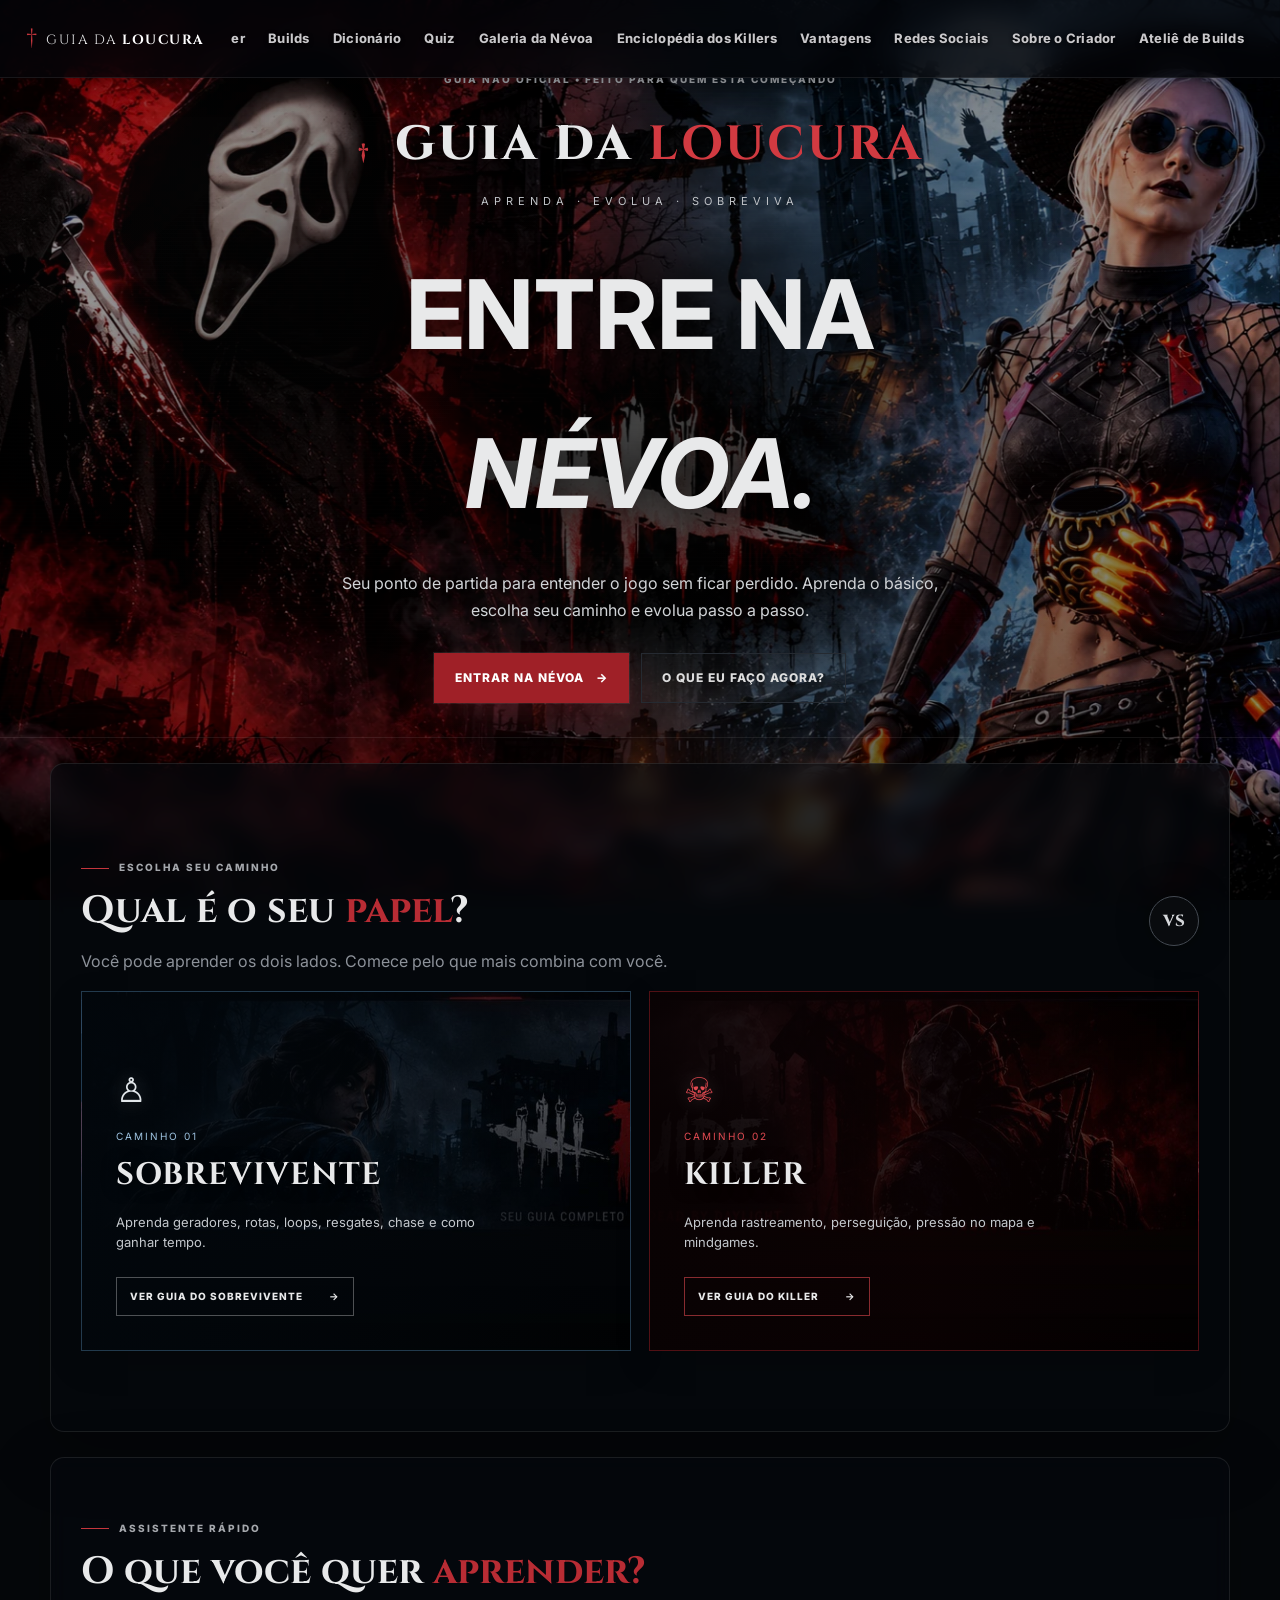
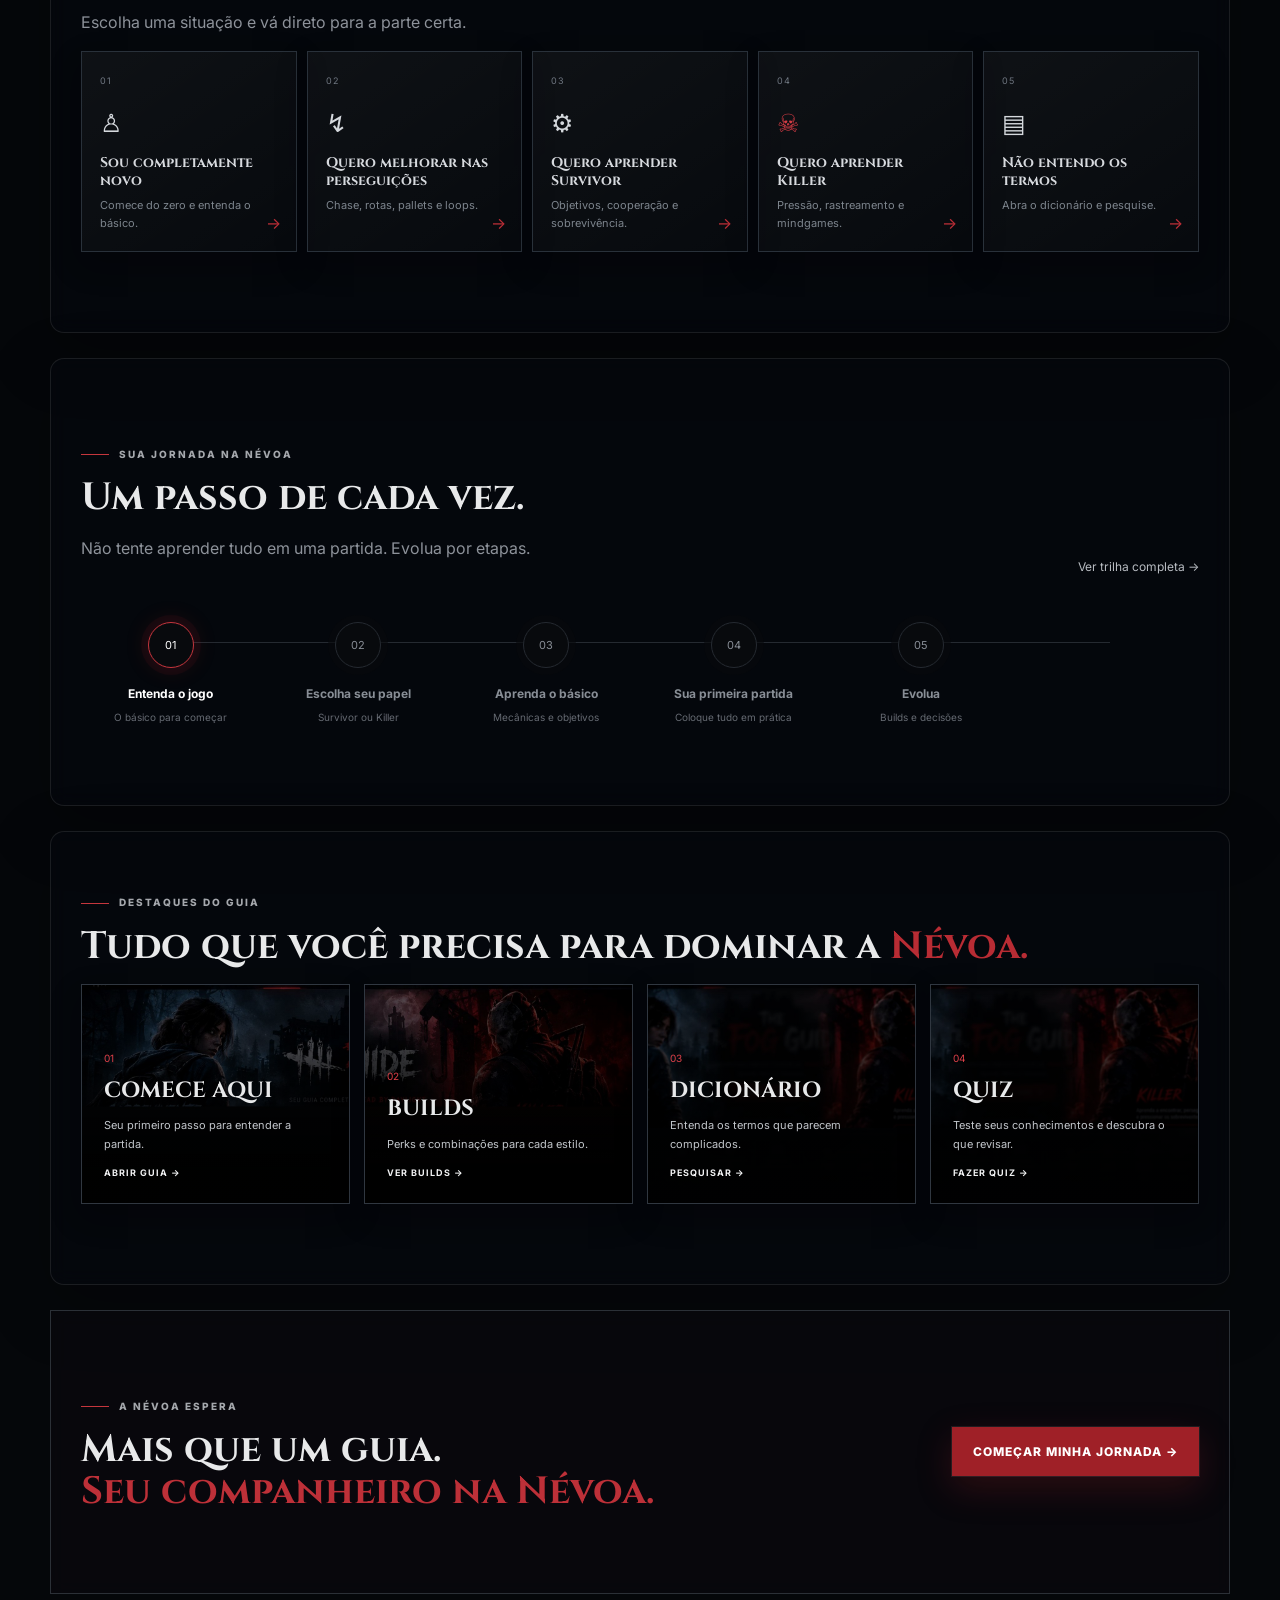
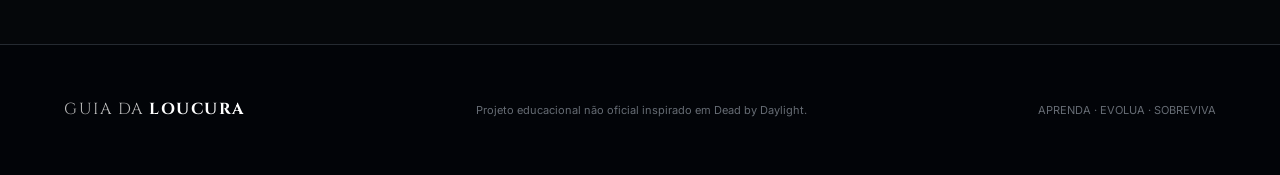
==== index.html @ 7acdb767 "Add files via upload" ====
<!DOCTYPE html>

<html lang="pt-BR">
<head>
<meta charset="utf-8"/>
<meta content="width=device-width, initial-scale=1.0" name="viewport"/>
<meta content="GUIA DA LOUCURA — guia visual e simples para quem está começando em Dead by Daylight." name="description"/>
<title>GUIA DA LOUCURA — Entre na Névoa</title>
<link href="style.css?v=6.6" rel="stylesheet"/>
</head>
<body class="home-page">
<div class="fog-bg"></div>
<header class="site-header">
<a class="brand" href="index.html"><span class="brand-mark">†</span><span>GUIA DA <b>LOUCURA</b></span></a>
<button aria-label="Abrir menu" class="menu-toggle">☰</button>
<nav>
<a class="active" href="index.html">Início</a>
<a href="comece-aqui.html">Comece Aqui</a>
<a href="sobrevivente.html">Sobrevivente</a>
<a href="killer.html">Killer</a>
<a href="builds.html">Builds</a>
<a href="dicionario.html">Dicionário</a>
<a href="quiz.html">Quiz</a><a href="galeria.html">Galeria da Névoa</a><a href="enciclopedia-killers.html">Enciclopédia dos Killers</a><a href="vantagens.html">Vantagens</a><a href="redes-sociais.html">Redes Sociais</a><a href="sobre-o-criador.html">Sobre o Criador</a>
<a href="atelie-de-builds.html">Ateliê de Builds</a></nav>
</header>
<main>
<section class="cinematic-hero">
<div class="hero-image"></div>
<div class="hero-vignette"></div>
<div class="hero-scanlines"></div>
<div class="hero-content cinematic-copy">
<span class="eyebrow">GUIA NÃO OFICIAL • FEITO PARA QUEM ESTÁ COMEÇANDO</span>
<div class="hero-brandline"><span class="brand-mark">†</span> GUIA DA <b>LOUCURA</b></div>
<div class="hero-subtitle">APRENDA · EVOLUA · SOBREVIVA</div>
<h1>ENTRE NA <em>NÉVOA.</em></h1>
<p>Seu ponto de partida para entender o jogo sem ficar perdido. Aprenda o básico, escolha seu caminho e evolua passo a passo.</p>
<div class="hero-actions">
<a class="btn btn-primary btn-glow" href="comece-aqui.html">ENTRAR NA NÉVOA <span>→</span></a>
<button class="btn btn-ghost" data-open="survivor-gen">O QUE EU FAÇO AGORA?</button>
</div>
<div class="hero-status"><span class="pulse-dot"></span> TRILHA PARA INICIANTES ATIVA <span class="status-sep">•</span> APRENDA NO SEU RITMO</div>
</div>
</section>
<section class="section path-section">
<div class="section-heading path-heading">
<div><span class="section-kicker">ESCOLHA SEU CAMINHO</span><h2>Qual é o seu <em>papel</em>?</h2><p class="lead">Você pode aprender os dois lados. Comece pelo que mais combina com você.</p></div>
<div class="versus-badge">VS</div>
</div>
<div class="role-grid cinematic-role-grid">
<a class="role-card cinematic-role survivor" href="sobrevivente.html">
<span class="role-overlay"></span><span class="role-icon">♙</span><span class="role-label">CAMINHO 01</span>
<strong>SOBREVIVENTE</strong><small>Aprenda geradores, rotas, loops, resgates, chase e como ganhar tempo.</small><span class="role-cta">VER GUIA DO SOBREVIVENTE <b>→</b></span>
</a>
<a class="role-card cinematic-role killer" href="killer.html">
<span class="role-overlay"></span><span class="role-icon">☠</span><span class="role-label">CAMINHO 02</span>
<strong>KILLER</strong><small>Aprenda rastreamento, perseguição, pressão no mapa e mindgames.</small><span class="role-cta">VER GUIA DO KILLER <b>→</b></span>
</a>
</div>
</section>
<section class="section quick-section">
<div class="section-heading"><div><span class="section-kicker">ASSISTENTE RÁPIDO</span><h2>O que você quer <em>aprender?</em></h2><p class="lead">Escolha uma situação e vá direto para a parte certa.</p></div></div>
<div class="quick-grid">
<button class="quick-card" data-open="survivor-gen"><span class="quick-number">01</span><span class="quick-icon">♙</span><b>Sou completamente novo</b><small>Comece do zero e entenda o básico.</small><i>→</i></button>
<button class="quick-card" data-open="survivor-chase"><span class="quick-number">02</span><span class="quick-icon">↯</span><b>Quero melhorar nas perseguições</b><small>Chase, rotas, pallets e loops.</small><i>→</i></button>
<a class="quick-card" href="sobrevivente.html"><span class="quick-number">03</span><span class="quick-icon">⚙</span><b>Quero aprender Survivor</b><small>Objetivos, cooperação e sobrevivência.</small><i>→</i></a>
<a class="quick-card killer-tint" href="killer.html"><span class="quick-number">04</span><span class="quick-icon">☠</span><b>Quero aprender Killer</b><small>Pressão, rastreamento e mindgames.</small><i>→</i></a>
<a class="quick-card" href="dicionario.html"><span class="quick-number">05</span><span class="quick-icon">▤</span><b>Não entendo os termos</b><small>Abra o dicionário e pesquise.</small><i>→</i></a>
</div>
</section>
<section class="section journey-section cinematic-journey-section">
<div class="section-heading"><div><span class="section-kicker">SUA JORNADA NA NÉVOA</span><h2>Um passo de cada vez.</h2><p class="lead">Não tente aprender tudo em uma partida. Evolua por etapas.</p></div><a class="text-link" href="comece-aqui.html">Ver trilha completa →</a></div>
<div class="journey cinematic-journey">
<div class="journey-line"></div>
<a class="journey-step current" href="comece-aqui.html"><span>01</span><b>Entenda o jogo</b><small>O básico para começar</small></a>
<a class="journey-step" href="comece-aqui.html"><span>02</span><b>Escolha seu papel</b><small>Survivor ou Killer</small></a>
<a class="journey-step" href="sobrevivente.html"><span>03</span><b>Aprenda o básico</b><small>Mecânicas e objetivos</small></a>
<a class="journey-step" href="sobrevivente.html#chase"><span>04</span><b>Sua primeira partida</b><small>Coloque tudo em prática</small></a>
<a class="journey-step" href="builds.html"><span>05</span><b>Evolua</b><small>Builds e decisões</small></a>
</div>
</section>
<section class="section feature-section">
<div class="section-heading"><div><span class="section-kicker">DESTAQUES DO GUIA</span><h2>Tudo que você precisa para dominar a <em>Névoa.</em></h2></div></div>
<div class="feature-grid cinematic-features">
<a class="feature-card feature-image start" href="comece-aqui.html"><span>01</span><h3>COMECE AQUI</h3><p>Seu primeiro passo para entender a partida.</p><b>ABRIR GUIA →</b></a>
<a class="feature-card feature-image builds" href="builds.html"><span>02</span><h3>BUILDS</h3><p>Perks e combinações para cada estilo.</p><b>VER BUILDS →</b></a>
<a class="feature-card feature-image dictionary" href="dicionario.html"><span>03</span><h3>DICIONÁRIO</h3><p>Entenda os termos que parecem complicados.</p><b>PESQUISAR →</b></a>
<a class="feature-card feature-image quiz" href="quiz.html"><span>04</span><h3>QUIZ</h3><p>Teste seus conhecimentos e descubra o que revisar.</p><b>FAZER QUIZ →</b></a>
</div>
</section>
<section class="section final-cta">
<div><span class="section-kicker">A NÉVOA ESPERA</span><h2>Mais que um guia.<br/><em>Seu companheiro na Névoa.</em></h2></div>
<a class="btn btn-primary btn-glow" href="comece-aqui.html">COMEÇAR MINHA JORNADA →</a>
</section>
</main>
<footer><div class="brand">GUIA DA <b>LOUCURA</b></div><p>Projeto educacional não oficial inspirado em Dead by Daylight.</p><span>APRENDA · EVOLUA · SOBREVIVA</span></footer>
<div aria-hidden="true" class="modal" id="decision"><div class="modal-box"><button class="modal-close">×</button><span class="section-kicker">ORIENTAÇÃO</span><h2 id="modal-title">O que fazer agora?</h2><p id="modal-text"></p><a class="btn btn-primary" href="comece-aqui.html" id="modal-link">APRENDER MAIS →</a></div></div>
<script src="script.js"></script>
</body>
</html>
---- style.css ----
@import url('https://fonts.googleapis.com/css2?family=Cinzel:wght@500;600;700;800&family=Inter:wght@400;500;600;700&display=swap');
:root{--bg:#08090b;--panel:#101216;--panel2:#14171c;--line:#252a31;--text:#e8e9ea;--muted:#8d929a;--red:#9f2027;--red2:#c5363d;--red-soft:rgba(159,32,39,.14);--max:1180px}
*{box-sizing:border-box}html{scroll-behavior:smooth}body{margin:0;background:var(--bg);color:var(--text);font-family:Inter,Arial,sans-serif;line-height:1.65}a{text-decoration:none;color:inherit}button,input{font:inherit}
.fog-bg{position:fixed;inset:0;pointer-events:none;z-index:-1;background:radial-gradient(circle at 15% 20%,rgba(120,130,140,.055),transparent 28%),radial-gradient(circle at 80% 60%,rgba(159,32,39,.06),transparent 32%),linear-gradient(115deg,transparent 35%,rgba(255,255,255,.015) 48%,transparent 60%);opacity:.95}
.fog-bg:after{content:"";position:absolute;inset:-20%;background:radial-gradient(ellipse,rgba(180,185,190,.035),transparent 60%);animation:fog 16s ease-in-out infinite alternate}
@keyframes fog{from{transform:translateX(-3%)}to{transform:translateX(4%)}}
.site-header{height:78px;display:flex;align-items:center;justify-content:space-between;padding:0 5vw;border-bottom:1px solid rgba(255,255,255,.06);background:rgba(8,9,11,.84);backdrop-filter:blur(14px);position:sticky;top:0;z-index:20}.brand{font-family:Cinzel,serif;letter-spacing:1.5px;font-size:16px;white-space:nowrap}.brand b{color:#fff}.brand-mark{color:var(--red2);font-size:22px;margin-right:8px}nav{display:flex;gap:4px}nav a{color:#aeb2b8;font-size:12px;font-weight:700;letter-spacing:.7px;padding:10px 12px;border-radius:3px;transition:.2s}nav a:hover,nav a.active{color:#fff;background:rgba(255,255,255,.045)}nav a.active{box-shadow:inset 0 -2px var(--red2)}.menu-toggle{display:none;background:none;border:0;color:#fff;font-size:25px}
.hero,.page-hero,.section{max-width:var(--max);margin:auto}.hero{min-height:650px;display:flex;align-items:center;position:relative;padding:100px 30px}.hero-content{max-width:690px;position:relative;z-index:2}.eyebrow,.section-kicker,.tag{font-size:10px;font-weight:800;letter-spacing:2px;color:#a5a8ad}.eyebrow:before,.section-kicker:before{content:"";display:inline-block;width:28px;height:1px;background:var(--red2);vertical-align:middle;margin-right:10px}.hero h1,.page-hero h1{font-family:Cinzel,serif;font-size:clamp(48px,7vw,92px);line-height:.95;margin:22px 0;color:#f0f0f0;letter-spacing:2px}.hero h1 em,.page-hero h1 em,h2 em{color:#b82c34;font-style:normal}.hero p,.page-hero p{max-width:650px;color:#a2a6ad;font-size:17px}.hero-actions{display:flex;gap:12px;flex-wrap:wrap;margin:30px 0}.btn{border:1px solid var(--line);padding:14px 20px;font-weight:800;font-size:12px;letter-spacing:1px;cursor:pointer;display:inline-flex;align-items:center;gap:12px}.btn-primary{background:var(--red);border-color:var(--red);color:#fff}.btn-primary:hover{background:var(--red2)}.btn-ghost{background:rgba(255,255,255,.02);color:#ddd}.hero-note{color:#666c74;font-size:11px}.pulse-dot{width:7px;height:7px;background:var(--red2);display:inline-block;border-radius:50%;box-shadow:0 0 0 5px rgba(197,54,61,.08);margin-right:8px}.hero-symbol{position:absolute;right:8%;width:340px;height:340px;display:grid;place-items:center;opacity:.28}.sigil{font-family:Georgia,serif;font-size:180px;color:#8c9299}.rings,.rings:before,.rings:after{position:absolute;border:1px solid rgba(180,185,190,.15);border-radius:50%;content:"";width:100%;height:100%}.rings:before{width:72%;height:72%;inset:14%}.rings:after{width:45%;height:45%;inset:27%}
.section{padding:80px 30px}.intro-grid{display:grid;grid-template-columns:.8fr 1.2fr;gap:50px}.section h2{font-family:Cinzel,serif;font-size:38px;line-height:1.1;margin:12px 0 16px}.lead{color:var(--muted);font-size:16px}.role-grid{display:grid;grid-template-columns:1fr 1fr;gap:16px}.role-card,.feature-card,.build-card,.term,.lesson-card{background:linear-gradient(145deg,rgba(255,255,255,.035),rgba(255,255,255,.012));border:1px solid var(--line);transition:.25s}.role-card{padding:28px;min-height:240px;position:relative;display:flex;flex-direction:column}.role-card:hover,.feature-card:hover,.build-card:hover,.term:hover{transform:translateY(-4px);border-color:#41464e}.role-card.survivor:hover{box-shadow:inset 3px 0 var(--red2)}.role-card.killer:hover{box-shadow:inset 3px 0 #eee}.role-icon{font-size:26px;color:#c6c9cd}.role-label{font-size:10px;letter-spacing:2px;color:#777e87;margin-top:24px}.role-card strong{font-family:Cinzel,serif;font-size:23px;margin:5px 0}.role-card small{color:#7f858d;max-width:260px}.card-arrow{position:absolute;right:24px;bottom:22px;color:var(--red2)}
.section-heading{display:flex;justify-content:space-between;align-items:end;gap:20px}.text-link{font-size:12px;color:#b8bcc2}.journey{display:grid;grid-template-columns:repeat(6,1fr);gap:8px;position:relative;margin-top:45px}.journey-line{position:absolute;top:20px;left:8%;right:8%;height:1px;background:var(--line)}.journey-step{position:relative;padding-top:55px;text-align:center;color:#888e96}.journey-step span{position:absolute;top:0;left:50%;transform:translateX(-50%);width:40px;height:40px;border:1px solid var(--line);border-radius:50%;background:var(--bg);display:grid;place-items:center;font-size:11px}.journey-step.current{color:#fff}.journey-step.current span{border-color:var(--red2);color:#fff}.journey-step b{display:block;font-size:12px}.journey-step small{display:block;font-size:10px;margin-top:5px;color:#666b73}.now-section{padding-top:30px}.now-panel{border:1px solid var(--line);background:linear-gradient(120deg,rgba(159,32,39,.1),rgba(255,255,255,.018));padding:40px;display:grid;grid-template-columns:.8fr 1.2fr;gap:45px}.now-copy p{color:#858b93}.now-options{display:grid;grid-template-columns:1fr 1fr;gap:10px}.now-options button{background:rgba(0,0,0,.25);border:1px solid #30353c;color:#cfd1d4;text-align:left;padding:16px;cursor:pointer}.now-options button:hover{border-color:#666d75;background:rgba(255,255,255,.035)}.feature-grid{display:grid;grid-template-columns:repeat(3,1fr);gap:14px}.feature-card{padding:28px}.feature-card span{color:var(--red2);font-size:25px}.feature-card h3{font-family:Cinzel,serif;margin:15px 0 6px}.feature-card p{color:#7e848c;font-size:13px;margin:0}.page-hero{padding:110px 30px 65px}.page-hero.compact{padding-bottom:40px}.page-hero h1{font-size:clamp(42px,6vw,72px);max-width:850px}.content-layout{display:grid;grid-template-columns:220px 1fr;gap:60px;padding-top:30px}.side-nav{position:sticky;top:110px;height:max-content;border-left:1px solid var(--line)}.side-nav a{display:block;color:#747a82;font-size:11px;padding:10px 15px;border-left:2px solid transparent}.side-nav a:hover{color:#fff;border-left-color:var(--red2)}.lessons{display:grid;gap:1px}.info-section{padding:30px 0 65px;border-bottom:1px solid var(--line);scroll-margin-top:100px}.info-section .number{font-size:10px;letter-spacing:2px;color:var(--red2)}.info-section h2{font-size:32px;margin:8px 0}.info-section p{color:#92979e;max-width:780px}.mini-grid{display:grid;grid-template-columns:repeat(3,1fr);gap:10px;margin-top:25px}.mini-grid div{padding:18px;background:rgba(255,255,255,.025);border:1px solid var(--line)}.mini-grid b,.mini-grid small{display:block}.mini-grid small{color:#737982;margin-top:4px}.callout{border-left:2px solid var(--red2);background:var(--red-soft);padding:16px 18px;color:#aaaeb4;font-size:13px}.rule-list{display:grid;gap:8px;margin-top:20px}.rule-list div{border:1px solid var(--line);padding:14px;color:#999fa7}.rule-list b{color:#fff;margin-right:12px}.path-switch{display:flex;gap:8px;flex-wrap:wrap;margin-bottom:30px}.path-switch a{border:1px solid var(--line);padding:11px 15px;font-size:11px;color:#858b93}.path-switch a.active{border-color:var(--red2);color:#fff;background:var(--red-soft)}.steps{display:grid;gap:12px}.lesson-card{display:grid;grid-template-columns:70px 1fr;padding:25px}.lesson-card>span{font-family:Cinzel,serif;font-size:24px;color:var(--red2)}.lesson-card h3{margin:0 0 5px;font-family:Cinzel,serif}.lesson-card p{margin:0;color:#858b93}.tip-banner{display:flex;gap:20px;align-items:flex-start;padding-top:20px}.tip-banner>span{color:var(--red2);font-size:22px}.tip-banner p{color:#858b93}.filters{display:flex;gap:7px;flex-wrap:wrap;margin-bottom:25px}.filter{background:transparent;color:#7d838b;border:1px solid var(--line);padding:10px 15px;cursor:pointer;font-size:11px;font-weight:700}.filter.active,.filter:hover{color:#fff;border-color:var(--red2);background:var(--red-soft)}.build-grid{display:grid;grid-template-columns:repeat(3,1fr);gap:14px}.build-card{padding:25px}.build-card .tag{color:var(--red2)}.build-card h3{font-family:Cinzel,serif;margin:15px 0 8px}.build-card p{color:#7e848c;font-size:13px;min-height:66px}.perk-row{display:flex;gap:6px;flex-wrap:wrap}.perk-row span{font-size:9px;border:1px solid var(--line);padding:5px 7px;color:#777e87}.search-box{max-width:650px;margin-top:25px;display:flex;border:1px solid var(--line);background:rgba(255,255,255,.025);align-items:center;padding:0 15px}.search-box span{font-size:24px;color:#777}.search-box input{width:100%;background:none;border:0;outline:0;color:#fff;padding:16px;font-size:14px}.dictionary-grid{display:grid;grid-template-columns:repeat(3,1fr);gap:12px}.term{padding:20px}.term b{font-family:Cinzel,serif;font-size:18px}.term span{display:block;color:#7f858d;font-size:12px;margin-top:8px}.empty-state{text-align:center;color:#777}.quiz-wrap{max-width:850px}.quiz-card{border:1px solid var(--line);padding:28px;margin-bottom:12px;background:rgba(255,255,255,.018)}.quiz-card h3{font-family:Cinzel,serif;margin-top:0}.quiz-option{display:block;border:1px solid var(--line);padding:13px;margin:7px 0;color:#aeb2b8;cursor:pointer}.quiz-option:has(input:checked){border-color:var(--red2);background:var(--red-soft);color:#fff}.quiz-option input{margin-right:9px}.quiz-submit{margin-top:10px}.quiz-result{border:1px solid var(--red2);background:var(--red-soft);padding:25px;font-family:Cinzel,serif;font-size:22px}.modal{position:fixed;inset:0;background:rgba(0,0,0,.75);backdrop-filter:blur(7px);display:none;align-items:center;justify-content:center;padding:20px;z-index:50}.modal.show{display:flex}.modal-box{max-width:560px;width:100%;background:#111318;border:1px solid #373c44;padding:35px;position:relative}.modal-close{position:absolute;right:12px;top:8px;border:0;background:none;color:#777;font-size:28px;cursor:pointer}.modal-box p{color:#9a9fa6}.modal-box .btn{margin-top:10px}
footer{border-top:1px solid var(--line);padding:45px 5vw;margin-top:50px;color:#666c74;display:flex;justify-content:space-between;gap:20px;align-items:center;font-size:11px}footer .brand{color:#bbb}
@media(max-width:900px){nav{display:none;position:absolute;top:78px;left:0;right:0;background:#0b0c0f;border-bottom:1px solid var(--line);padding:12px;flex-direction:column}.site-header nav.open{display:flex}.menu-toggle{display:block}.hero{min-height:580px}.hero-symbol{opacity:.12;right:-40px}.intro-grid,.now-panel{grid-template-columns:1fr}.journey{grid-template-columns:repeat(3,1fr);row-gap:35px}.journey-line{display:none}.content-layout{grid-template-columns:1fr}.side-nav{position:static;display:flex;overflow:auto;border-left:0;border-bottom:1px solid var(--line)}.side-nav a{white-space:nowrap}.build-grid,.dictionary-grid{grid-template-columns:1fr 1fr}}
@media(max-width:600px){.site-header{padding:0 18px}.hero,.section,.page-hero{padding-left:18px;padding-right:18px}.hero h1{font-size:48px}.hero p,.page-hero p{font-size:14px}.role-grid,.feature-grid,.mini-grid,.build-grid,.dictionary-grid,.now-options{grid-template-columns:1fr}.journey{grid-template-columns:1fr 1fr}.now-panel{padding:25px}.section h2{font-size:30px}footer{flex-direction:column;align-items:flex-start}.page-hero{padding-top:75px}.lesson-card{grid-template-columns:48px 1fr;padding:18px}}

/* =========================
   V4 — CINEMATIC EDITION
   ========================= */
.home-page{background:#05070a;overflow-x:hidden}.home-page .site-header{background:rgba(3,5,8,.78);border-bottom-color:rgba(255,255,255,.08);box-shadow:0 8px 30px rgba(0,0,0,.3)}
.cinematic-hero{min-height:720px;max-width:none;position:relative;display:grid;place-items:center;overflow:hidden;border-bottom:1px solid rgba(255,255,255,.08)}.hero-image{position:absolute;inset:0;background-image:url('hero-bg.jpg');background-size:cover;background-position:center 38%;transform:scale(1.04);filter:saturate(.9) contrast(1.05)}.hero-vignette{position:absolute;inset:0;background:radial-gradient(circle at 50% 44%,rgba(5,7,10,.15),rgba(5,7,10,.8) 68%),linear-gradient(90deg,rgba(4,9,14,.45),transparent 35%,transparent 65%,rgba(16,2,4,.5))}.hero-scanlines{position:absolute;inset:0;opacity:.07;background:repeating-linear-gradient(0deg,transparent 0,transparent 3px,rgba(255,255,255,.1) 4px);mix-blend-mode:screen}.cinematic-copy{width:min(850px,92vw);text-align:center;position:relative;z-index:2;padding:80px 20px 70px}.cinematic-copy .eyebrow:before{display:none}.hero-brandline{font-family:Cinzel,serif;font-size:clamp(24px,4vw,48px);font-weight:800;letter-spacing:3px;margin:18px 0 8px;text-shadow:0 3px 20px #000}.hero-brandline b{color:#d23a41}.hero-subtitle{font-size:11px;letter-spacing:5px;color:#c1c4c8;margin-bottom:25px}.cinematic-copy h1{font-size:clamp(52px,8vw,96px);margin:0 0 18px;text-shadow:0 5px 35px rgba(0,0,0,.85)}.cinematic-copy p{margin:0 auto;max-width:670px;color:#d1d4d7;font-size:16px;text-shadow:0 2px 12px #000}.cinematic-copy .hero-actions{justify-content:center}.btn-glow{box-shadow:0 0 0 1px rgba(255,255,255,.08),0 12px 35px rgba(159,32,39,.25)}.btn-glow:hover{transform:translateY(-2px);box-shadow:0 0 0 1px rgba(255,255,255,.12),0 18px 45px rgba(197,54,61,.34)}.hero-status{font-size:10px;letter-spacing:1.7px;color:#a4a9ae}.status-sep{color:#b72e36;margin:0 8px}.path-section{padding-top:85px}.path-heading{align-items:center}.versus-badge{width:50px;height:50px;border:1px solid #444a52;border-radius:50%;display:grid;place-items:center;font-family:Cinzel,serif;font-weight:800;color:#d5d7da;background:#090b0e;box-shadow:0 0 30px rgba(0,0,0,.5)}.cinematic-role-grid{gap:18px}.cinematic-role{min-height:360px;justify-content:flex-end;overflow:hidden;border-color:#2e353e;padding:34px;background-size:cover;background-position:center;isolation:isolate}.cinematic-role.survivor{background-image:url('survivor-bg.jpg');border-color:rgba(90,150,200,.38)}.cinematic-role.killer{background-image:url('killer-bg.jpg');border-color:rgba(170,35,42,.48)}.role-overlay{position:absolute;inset:0;z-index:-1;background:linear-gradient(90deg,rgba(2,7,12,.95) 0%,rgba(2,7,12,.62) 52%,rgba(2,7,12,.18) 100%)}.killer .role-overlay{background:linear-gradient(90deg,rgba(9,2,3,.95),rgba(16,2,3,.58),rgba(10,0,0,.12))}.cinematic-role .role-icon{font-size:34px;color:#e2e7eb;text-shadow:0 0 20px rgba(255,255,255,.25)}.cinematic-role.killer .role-icon,.cinematic-role.killer .role-label{color:#e24a51}.cinematic-role .role-label{margin-top:10px;color:#9ec3e0}.cinematic-role strong{font-size:31px;letter-spacing:1px;text-shadow:0 2px 16px #000}.cinematic-role small{font-size:13px;color:#c4c8cd;max-width:360px}.role-cta{margin-top:25px;border:1px solid rgba(255,255,255,.3);width:max-content;padding:10px 13px;font-size:10px;font-weight:800;letter-spacing:1px}.killer .role-cta{border-color:rgba(220,70,78,.6)}.role-cta b{margin-left:14px}.cinematic-role:hover{transform:translateY(-6px) scale(1.005)}.quick-section{padding-top:55px}.quick-grid{display:grid;grid-template-columns:repeat(5,1fr);gap:10px}.quick-card{position:relative;min-height:180px;text-align:left;padding:22px 18px 18px;background:linear-gradient(145deg,rgba(255,255,255,.045),rgba(255,255,255,.012));border:1px solid #29313a;color:#d7dade;cursor:pointer;transition:.25s;display:flex;flex-direction:column}.quick-card:hover{transform:translateY(-4px);border-color:#59626d;background:linear-gradient(145deg,rgba(255,255,255,.075),rgba(255,255,255,.018))}.quick-card .quick-number{font-size:9px;letter-spacing:1px;color:#6f7780}.quick-icon{font-size:25px;margin:14px 0 10px;color:#d5d9dd}.quick-card b{font-family:Cinzel,serif;font-size:14px;line-height:1.25}.quick-card small{font-size:11px;color:#7d858d;margin-top:7px}.quick-card i{position:absolute;right:15px;bottom:14px;color:#bd3038;font-style:normal}.killer-tint .quick-icon{color:#d63d45}.cinematic-journey-section{background:radial-gradient(circle at 50% 20%,rgba(159,32,39,.07),transparent 50%)}.cinematic-journey .journey-step{padding-top:62px}.cinematic-journey .journey-step span{width:46px;height:46px;background:#080a0d;box-shadow:0 0 0 7px rgba(8,10,13,.65)}.cinematic-journey .journey-step.current span{box-shadow:0 0 0 7px rgba(159,32,39,.08),0 0 25px rgba(197,54,61,.18)}.feature-section{padding-top:55px}.cinematic-features{grid-template-columns:repeat(4,1fr)}.feature-image{min-height:220px;padding:22px;position:relative;overflow:hidden;display:flex;flex-direction:column;justify-content:flex-end;background-size:cover;background-position:center;border-color:#303740}.feature-image:before{content:"";position:absolute;inset:0;background:linear-gradient(180deg,rgba(0,0,0,.05),rgba(0,0,0,.88))}.feature-image>*{position:relative;z-index:1}.feature-image.start{background-image:url('survivor-bg.jpg')}.feature-image.builds{background-image:url('killer-bg.jpg')}.feature-image.dictionary{background-image:url('hero-bg.jpg');background-position:55% 55%}.feature-image.quiz{background-image:url('hero-bg.jpg');background-position:75% 50%}.feature-image span{font-size:10px;color:#df4149}.feature-image h3{font-size:22px;margin:7px 0}.feature-image p{font-size:11px;color:#c2c6cb;margin:0 0 13px}.feature-image b{font-size:9px;letter-spacing:1px;color:#f0f1f2}.feature-image:hover{transform:translateY(-6px);border-color:#5a616a}.final-cta{margin-top:25px;margin-bottom:30px;border:1px solid #2b3037;background:linear-gradient(100deg,rgba(159,32,39,.1),rgba(255,255,255,.018));display:flex;justify-content:space-between;align-items:center;gap:30px}.final-cta h2{margin-bottom:0}.final-cta em{color:#bd3038}footer{background:#05070a}
@media(max-width:1000px){.quick-grid{grid-template-columns:repeat(3,1fr)}.cinematic-features{grid-template-columns:1fr 1fr}.cinematic-role{min-height:330px}.final-cta{flex-direction:column;align-items:flex-start}}
@media(max-width:700px){.cinematic-hero{min-height:700px}.cinematic-copy{padding-top:55px}.hero-brandline{font-size:26px}.hero-subtitle{letter-spacing:3px}.cinematic-copy h1{font-size:52px}.cinematic-copy p{font-size:14px}.quick-grid{grid-template-columns:1fr 1fr}.cinematic-role{min-height:310px}.cinematic-features{grid-template-columns:1fr 1fr}.path-heading{align-items:flex-start}.versus-badge{display:none}}
@media(max-width:500px){.cinematic-hero{min-height:760px}.hero-image{background-position:center 30%}.quick-grid,.cinematic-features{grid-template-columns:1fr}.cinematic-role-grid{grid-template-columns:1fr}.cinematic-role{min-height:340px}.cinematic-copy h1{font-size:45px}.hero-subtitle{font-size:9px;letter-spacing:2px}.hero-status{font-size:8px}.final-cta{padding:25px 20px}.final-cta h2{font-size:27px}}


/* =========================
   V4.1 — OVERLAP / LAYER FIX
   ========================= */

/* The cinematic images are clean background plates; page content always stays above them. */
.cinematic-hero{
  isolation:isolate;
  position:relative;
  overflow:hidden;
  min-height:700px;
  z-index:0;
}
.cinematic-hero .hero-image{
  z-index:-3;
  transform:none;
  background-image:url('hero-bg-clean.jpg');
  background-position:center top;
}
.cinematic-hero .hero-vignette{
  z-index:-2;
  background:
    linear-gradient(180deg,rgba(2,4,7,.18) 0%,rgba(2,4,7,.34) 42%,rgba(2,4,7,.88) 100%),
    linear-gradient(90deg,rgba(3,8,13,.38),rgba(3,5,8,.10) 50%,rgba(12,2,4,.38));
}
.cinematic-hero .hero-scanlines{z-index:-1;pointer-events:none}
.cinematic-hero .cinematic-copy{
  position:relative;
  z-index:2;
  min-height:560px;
  display:flex;
  flex-direction:column;
  align-items:center;
  justify-content:center;
}

/* Keep the next section completely independent from the hero. */
.path-section,
.quick-section,
.cinematic-journey-section,
.feature-section,
.final-cta{
  position:relative;
  z-index:1;
  background:#05070a;
}
.path-section{padding-top:88px}

/* Role cards: overlay must sit between the image and the text. */
.cinematic-role{
  position:relative;
  isolation:isolate;
  overflow:hidden;
  background-position:center top;
  background-size:cover;
}
.cinematic-role.survivor{background-image:url('survivor-bg-clean.jpg')}
.cinematic-role.killer{background-image:url('killer-bg-clean.jpg')}
.cinematic-role .role-overlay{
  position:absolute;
  inset:0;
  z-index:0;
  pointer-events:none;
}
.cinematic-role > *:not(.role-overlay){
  position:relative;
  z-index:1;
}

/* Feature cards use the cleaned art plates too. */
.feature-image.start{background-image:url('survivor-bg-clean.jpg')}
.feature-image.builds{background-image:url('killer-bg-clean.jpg')}
.feature-image.dictionary{background-image:url('hero-bg-clean.jpg')}
.feature-image.quiz{background-image:url('hero-bg-clean.jpg')}

/* Prevent long labels/buttons from colliding inside cards. */
.cinematic-role strong,
.cinematic-role small,
.cinematic-role .role-cta{
  position:relative;
  z-index:2;
}
.cinematic-role small{
  line-height:1.55;
  margin-top:6px;
}
.role-cta{
  display:inline-flex;
  align-items:center;
  justify-content:space-between;
  gap:12px;
}

/* Cleaner section boundaries and safer spacing. */
.section-heading{position:relative;z-index:2}
.quick-grid,.cinematic-journey,.cinematic-features{position:relative;z-index:2}

@media(max-width:700px){
  .cinematic-hero{min-height:680px}
  .cinematic-copy{min-height:560px;padding:45px 18px 55px}
  .path-section{padding-top:65px}
}
@media(max-width:500px){
  .cinematic-hero{min-height:720px}
  .cinematic-copy{min-height:610px}
}

/* V4.2 — Build real para iniciantes */
.beginner-build{grid-column:1/-1;min-width:0}.beginner-build h3{font-size:clamp(24px,3vw,36px);margin-bottom:12px}.beginner-shot{margin:22px 0 26px;max-width:100%;overflow:hidden;border:1px solid #424047;border-radius:12px;background:#090b10}.beginner-shot img{display:block;width:100%;height:auto}.beginner-shot figcaption{padding:10px 14px;color:#bcb7c4;font-size:12px}.perk-guide-grid{display:grid;grid-template-columns:repeat(2,minmax(0,1fr));gap:14px}.perk-guide{border:1px solid #37313f;background:linear-gradient(145deg,rgba(100,52,115,.16),rgba(8,10,14,.75));padding:20px;border-radius:10px}.perk-category{color:#d1a2e4;letter-spacing:1.2px;font-size:10px;font-weight:700}.perk-guide h4{font-size:21px;color:#fff;margin:9px 0}.perk-guide p{line-height:1.7;color:#c9c8cd;margin:0}.bloodpoints-tip{margin:20px 0;padding:20px;border-left:3px solid #ba3d4c;background:rgba(144,37,52,.12);border-radius:0 10px 10px 0}.bloodpoints-tip strong{color:#fff;font-size:18px}.bloodpoints-tip p{color:#d5d0d6;line-height:1.7;margin:9px 0 0}.build-playbook{padding:18px 22px;border:1px solid #36383e;border-radius:10px}.build-playbook h4{margin:0 0 12px;font-size:20px}.build-playbook ol{padding-left:23px;margin:0}.build-playbook li{margin:10px 0;color:#d1cdd3;line-height:1.6}@media(max-width:650px){.perk-guide-grid{grid-template-columns:1fr}.perk-guide{padding:16px}.beginner-shot{margin:16px 0}.build-playbook{padding:16px}}

/* V4.3: ícones originais das vantagens na build iniciante */
.perk-guide-heading{display:flex;align-items:center;gap:15px;margin:10px 0 12px;min-width:0}
.perk-guide-heading h4{margin:0;overflow-wrap:anywhere}
.perk-icon-real{width:88px;height:88px;object-fit:contain;flex-shrink:0;border-radius:10px;background:#22222b;border:1px solid rgba(196,154,224,.28)}
.perk-guide{min-width:0}
@media(max-width:520px){.perk-guide-heading{gap:12px}.perk-icon-real{width:72px;height:72px}}

/* V4.4 — Guia interativo de vantagens */
.perk-interactive-intro{margin:0 0 15px;color:#e1c6eb;line-height:1.6;font-size:15px}
.perk-expand{margin:10px 0 14px;border:1px solid rgba(193,137,224,.3);border-radius:10px;background:rgba(12,8,18,.5);overflow:hidden}
.perk-expand summary{list-style:none;cursor:pointer;padding:10px 12px;transition:background .2s}
.perk-expand summary::-webkit-details-marker{display:none}
.perk-expand summary:hover,.perk-expand summary:focus-visible{background:rgba(155,74,185,.2)}
.perk-expand summary:focus-visible{outline:2px solid #d6a5f1;outline-offset:-2px}
.perk-expand .perk-guide-heading{margin:0}
.perk-expand-hint{display:block;margin:8px 0 0 103px;color:#e9b7f8;font-size:11px;font-weight:700;letter-spacing:.8px}
.perk-expand[open] .perk-expand-hint{color:#f2c4d4}
.perk-expand-body{padding:4px 15px 14px;border-top:1px solid rgba(193,137,224,.2)}
.perk-expand-body p{margin:12px 0!important;font-size:14px;line-height:1.65}
.perk-expand-body strong{display:block;color:#f5d9fb;margin-bottom:4px}
@media(max-width:520px){.perk-expand-hint{margin-left:87px;font-size:10px}}

/* V4.5 — Sobre o Criador */
.creator-hero{background:linear-gradient(120deg,rgba(6,7,11,.95),rgba(60,13,25,.45)),url('hero-bg-clean.jpg') center/cover}
.creator-section{max-width:1050px;margin:0 auto;padding-top:35px;padding-bottom:85px}
.creator-intro{display:flex;align-items:center;gap:24px;padding:25px;margin-bottom:24px;background:linear-gradient(120deg,rgba(104,25,43,.22),rgba(11,12,18,.92));border:1px solid rgba(195,68,83,.32);border-radius:14px}
.creator-monogram{width:95px;height:95px;display:grid;place-items:center;flex-shrink:0;border:2px solid #a63a4b;border-radius:50%;font-family:Georgia,serif;font-size:32px;font-weight:700;color:#fff;background:#24131d;box-shadow:0 0 30px rgba(176,30,57,.22)}
.creator-intro h2{font-size:clamp(25px,3.5vw,39px);margin:5px 0 8px;color:#fff}.creator-sub{font-size:.55em;color:#d4a6ae;font-weight:400}.creator-intro p{color:#c8c4ca;line-height:1.7;margin:0}
.creator-story{padding:clamp(20px,5vw,52px);border:1px solid #3c313b;border-radius:14px;background:rgba(10,11,17,.87);box-shadow:0 15px 55px rgba(0,0,0,.3)}
.creator-story h2{color:#f2d9dc;font-size:clamp(24px,3.1vw,34px);margin:42px 0 16px;line-height:1.25}.creator-story h2:first-child{margin-top:0}.creator-story h2:before{content:'';display:block;width:42px;height:3px;background:#ba3d4c;margin-bottom:14px}
.creator-story p{color:#d4d0d5;line-height:1.9;margin:0 0 17px;font-size:clamp(15px,1.6vw,17px)}.creator-story strong{color:#fff}.creator-story em{color:#e9b9c1}.creator-story blockquote{border-left:3px solid #ba3d4c;padding-left:18px}
.creator-end{margin:28px 0;text-align:center;color:#d4d0d5}.creator-link{display:inline-block;margin:8px;padding:12px 18px;border-radius:8px;background:#9d293d;color:#fff;text-decoration:none;font-weight:700}.creator-link.secondary{background:#29252d}.creator-link:hover{filter:brightness(1.2)}
@media(max-width:650px){.creator-intro{align-items:flex-start;gap:15px;padding:17px}.creator-monogram{width:65px;height:65px;font-size:23px}.creator-story{padding:20px}.creator-story h2{margin-top:33px}}

/* V4.6 — capa personalizada da Home: Ghost Face e sobrevivente AndyWiitch */
.home-page .cinematic-hero .hero-image{background-image:url('capa-inicial-andywiitch.webp');background-size:cover;background-position:center center;filter:none;}
.home-page .cinematic-hero .hero-vignette{background:linear-gradient(180deg,rgba(2,4,7,.35) 0%,rgba(2,4,7,.24) 43%,rgba(2,4,7,.82) 100%),radial-gradient(ellipse at 50% 49%,rgba(0,0,0,.58),transparent 58%);}
@media(max-width:700px){.home-page .cinematic-hero .hero-image{background-position:center center;}}

/* V4.7 — capa enquadrada para mostrar os dois rostos; conteúdo permanece HTML clicável. */
@media(min-width:701px){
 .home-page .cinematic-hero{min-height:0;height:clamp(620px,56.3vw,940px);}
 .home-page .cinematic-hero .hero-image{background-image:url('capa-inicial-andywiitch-v4.7.webp');background-size:100% 100%;background-position:center center;}
 .home-page .cinematic-hero .cinematic-copy{padding-top:110px;padding-bottom:90px;}
}
@media(max-width:700px){
 .home-page .cinematic-hero{min-height:690px;}
 .home-page .cinematic-hero .hero-image{background-image:url('capa-inicial-andywiitch-v4.7.webp');background-size:auto 100%;background-position:50% center;}
 .home-page .cinematic-hero .hero-vignette{background:linear-gradient(180deg,rgba(0,0,0,.12),rgba(0,0,0,.65) 50%,rgba(0,0,0,.85));}
}

/* V4.8 — composição V4.6 restaurada, sem esticar ou reduzir personagens.
   Ancorar a imagem pelo topo revela os rostos; o corte fica no corpo. */
@media (min-width:701px){
  .home-page .cinematic-hero{height:clamp(560px,39vw,690px);min-height:560px;}
  .home-page .cinematic-hero .hero-image{
    background-image:url('capa-inicial-andywiitch.webp');
    background-size:cover;
    background-position:center top;
    transform:none;
  }
  .home-page .cinematic-hero .cinematic-copy{padding-top:70px;padding-bottom:60px;}
}
@media (max-width:700px){
  .home-page .cinematic-hero .hero-image{
    background-image:url('capa-inicial-andywiitch.webp');
    background-size:auto 100%;
    background-position:center top;
    transform:none;
  }
}

/* V4.9 — Hero mais alto e impactante, preservando o enquadramento pelo topo da V4.8. */
@media (min-width:701px){
  .home-page .cinematic-hero{height:clamp(660px,47vw,830px);min-height:660px;}
  .home-page .cinematic-hero .hero-image{background-image:url('capa-inicial-andywiitch.webp');background-size:cover;background-position:center top;transform:none;}
  .home-page .cinematic-hero .cinematic-copy{padding-top:80px;padding-bottom:75px;}
}
@media (max-width:700px){
  .home-page .cinematic-hero{min-height:760px;}
  .home-page .cinematic-hero .hero-image{background-position:center top;}
}

/* V5.0 — Wallpaper cinematográfico fixo exclusivamente na Home.
   Imagem original, sem textos incorporados; conteúdo permanece acessível. */
.home-page{background:#05070a;isolation:isolate}
.home-page::before{
  content:"";position:fixed;inset:0;z-index:-2;pointer-events:none;
  background:url('capa-inicial-andywiitch.webp') center top / cover no-repeat;
}
.home-page::after{
  content:"";position:fixed;inset:0;z-index:-1;pointer-events:none;
  background:linear-gradient(90deg,rgba(0,0,0,.26),rgba(0,0,0,.44) 40%,rgba(0,0,0,.43) 60%,rgba(0,0,0,.23)),
             linear-gradient(180deg,rgba(0,0,0,.08),rgba(0,0,0,.35));
}
.home-page .cinematic-hero{background:transparent!important}
.home-page .cinematic-hero .hero-image{display:none!important}
.home-page .cinematic-hero .hero-vignette{
  background:radial-gradient(ellipse at 50% 46%,rgba(0,0,0,.46),transparent 61%)!important;
}
.home-page .path-section,
.home-page .quick-section,
.home-page .journey-section,
.home-page .feature-section{
  position:relative;
  background:rgba(5,8,13,.70);
  border:1px solid rgba(255,255,255,.09);
  border-radius:14px;
  margin-top:25px;
  margin-bottom:25px;
  box-shadow:0 20px 65px rgba(0,0,0,.28);
  backdrop-filter:blur(9px);
  -webkit-backdrop-filter:blur(9px);
}
.home-page .path-section{background:rgba(5,8,13,.65)}
.home-page .final-cta{position:relative;background:rgba(10,8,13,.78);backdrop-filter:blur(9px)}
.home-page footer{position:relative;background:rgba(3,5,9,.93)}
.home-page .cinematic-role,.home-page .quick-card,.home-page .feature-image{
  box-shadow:0 12px 30px rgba(0,0,0,.22)
}
@media(max-width:700px){
 .home-page::before{background-position:54% top;background-size:auto 100%}
 .home-page::after{background:rgba(0,0,0,.57)}
 .home-page .path-section,.home-page .quick-section,.home-page .journey-section,.home-page .feature-section{
   margin:14px 12px;padding:40px 18px;background:rgba(5,8,13,.82);
 }
}
@media(prefers-reduced-motion:reduce){
 .home-page *{scroll-behavior:auto}
}

/* V5.1: Guia de resgate com screenshot real */
.resgate-guide .resgate-shot{margin:22px 0 25px;overflow:hidden;border:1px solid rgba(202,60,66,.48);border-radius:12px;background:#0a0c10;box-shadow:0 15px 40px rgba(0,0,0,.25)}
.resgate-guide .resgate-shot img{display:block;width:100%;height:auto;max-height:540px;object-fit:contain}
.resgate-guide .resgate-shot figcaption{font-size:.82rem;line-height:1.6;color:#b8b8be;padding:11px 15px;background:rgba(0,0,0,.55)}
.resgate-steps{display:grid;gap:13px;margin:20px 0}
.resgate-step{display:flex;align-items:flex-start;gap:16px;padding:18px;border:1px solid rgba(255,255,255,.12);border-left:3px solid #ba2937;border-radius:8px;background:rgba(10,13,18,.75)}
.resgate-step-number{font-weight:800;font-size:1.2rem;color:#e34c55;min-width:30px}
.resgate-step h3{margin:0 0 7px;font-size:1.12rem;color:#f2f2f4}
.resgate-step p{margin:0;line-height:1.75;color:#d3d3d8}
.resgate-alert{padding:17px 19px;margin-top:16px;border:1px solid rgba(230,91,80,.5);border-radius:8px;background:rgba(91,17,21,.24);color:#e5dadd;line-height:1.7}
.resgate-alert strong{color:#ff7575}
@media(max-width:600px){.resgate-step{gap:10px;padding:14px}.resgate-guide .resgate-shot img{max-height:none}}

/* V5.2: dica visual da HUD de estágios do gancho */
.hook-hud-tip{display:grid;grid-template-columns:minmax(190px,0.85fr) minmax(0,1.6fr);gap:22px;align-items:center;margin:22px 0;padding:22px;border:1px solid rgba(201,55,68,.45);border-radius:14px;background:linear-gradient(120deg,rgba(38,12,18,.92),rgba(10,16,23,.91));box-shadow:0 14px 32px rgba(0,0,0,.22)}
.hook-hud-image{margin:0;min-width:0}
.hook-hud-image img{display:block;width:100%;height:auto;image-rendering:auto;border:1px solid rgba(255,255,255,.14);border-radius:8px}
.hook-hud-image figcaption{font-size:.75rem;line-height:1.5;color:#afb4bd;margin-top:9px}
.hook-hud-kicker{font-size:.7rem;letter-spacing:.14em;color:#f27b80;font-weight:700}
.hook-hud-copy h3{margin:8px 0 12px;color:#fff;font-size:1.3rem}
.hook-hud-copy p{line-height:1.7;color:#e4e4e8;margin:0 0 10px}
.hook-hud-copy strong{color:#fff}
.hook-hud-copy .hook-hud-note{font-size:.91rem;color:#bfc5cc;margin:0}
@media(max-width:760px){.hook-hud-tip{grid-template-columns:1fr;padding:16px;gap:15px}.hook-hud-image{max-width:460px}}

/* Guia da Loucura V5.3 */
.endgame-shot{margin:24px 0 20px}.endgame-shot img{width:100%;height:auto;display:block;border-radius:12px;border:1px solid rgba(255,255,255,.14)}.endgame-shot figcaption,.endgame-hud small{font-size:.8rem;color:#aab0bd;margin-top:8px}
.endgame-hud{display:grid;grid-template-columns:minmax(110px,210px) 1fr;gap:22px;align-items:center;background:rgba(17,22,32,.86);border:1px solid rgba(255,255,255,.1);border-radius:12px;padding:18px;margin:20px 0}.endgame-hud img{width:100%;max-height:230px;object-fit:contain;border-radius:8px}.endgame-hud h3{margin:0 0 8px}
.endgame-tips{display:grid;grid-template-columns:repeat(2,minmax(0,1fr));gap:16px;margin:22px 0}.endgame-tips section{padding:20px;background:rgba(12,16,23,.83);border:1px solid rgba(255,255,255,.1);border-radius:12px}.endgame-tips h3{color:#e7d4d5;margin:0 0 12px;font-size:1.05rem}.endgame-tips p{margin:0}.endgame-warning{padding:18px 20px;background:rgba(111,30,40,.2);border-left:3px solid #ce3d49;border-radius:7px}
.quiz-config,.perk-controls{display:flex;flex-wrap:wrap;gap:15px;align-items:end;margin:22px 0 30px}.quiz-config label,.perk-controls label{display:flex;flex-direction:column;gap:7px;font-size:.8rem;color:#c6c9d1}.quiz-config select,.perk-controls select,.perk-controls input{background:#10141b;color:#fff;border:1px solid #444d59;border-radius:7px;padding:12px;min-width:160px;font:inherit}.quiz-feedback{margin-top:15px;padding:14px;border-left:3px solid #ba3843;background:rgba(20,26,35,.9)}.quiz-feedback p{margin:6px 0 0}
.perk-library{margin-top:42px}.perk-library-grid{display:grid;grid-template-columns:repeat(2,minmax(0,1fr));gap:14px}.perk-library-card{background:rgba(15,20,29,.9);border:1px solid #3b303b;border-radius:12px;overflow:hidden}.perk-library-card summary{display:flex;align-items:center;gap:14px;padding:15px;cursor:pointer;list-style:none}.perk-library-card summary::-webkit-details-marker{display:none}.perk-library-card img,.perk-placeholder{width:68px;height:68px;flex:0 0 68px;object-fit:contain;border-radius:7px;background:linear-gradient(145deg,#51305c,#24152d);display:flex;align-items:center;justify-content:center;color:#e9c8f3;font-size:1.3rem;font-weight:700}.perk-library-name{display:flex;flex-direction:column;gap:4px}.perk-library-name small{color:#aeb4c0}.perk-open{margin-left:auto;color:#d34b59}.perk-library-info{padding:0 18px 18px}.perk-library-info small,.perk-source-note{color:#aab0bd}.perk-source-note{margin-top:18px}
@media(max-width:700px){.endgame-tips,.perk-library-grid{grid-template-columns:1fr}.endgame-hud{grid-template-columns:1fr}.endgame-hud img{max-width:210px}.quiz-config,.perk-controls{align-items:stretch}.quiz-config label,.perk-controls label{width:100%}}

/* V5.4 — Montador interativo de builds */
.build-editor{margin:25px 0 32px;padding:25px;border:1px solid rgba(207,65,85,.4);border-radius:16px;background:linear-gradient(130deg,rgba(37,22,37,.95),rgba(15,21,31,.95))}.build-editor-heading{display:flex;align-items:center;justify-content:space-between;gap:18px;flex-wrap:wrap}.build-editor-heading h3{margin:8px 0}.build-editor-heading p{margin:0 0 15px}.build-editor-actions{display:flex;gap:10px;flex-wrap:wrap}.build-slots{display:grid;grid-template-columns:repeat(4,minmax(0,1fr));gap:12px;margin:18px 0}.build-slot{position:relative;display:flex;flex-direction:column;align-items:center;justify-content:center;text-align:center;gap:9px;min-height:165px;padding:16px 9px;background:rgba(6,9,16,.78);border:1px dashed #77717c;border-radius:11px}.build-slot.filled{border:1px solid #ab475e}.build-slot img,.build-slot .perk-placeholder{width:64px;height:64px;flex:0 0 64px;object-fit:contain}.build-slot strong{display:block;font-size:.9rem}.build-slot small{color:#a9b0bc}.build-slot-num{position:absolute;top:8px;left:10px;font-size:.7rem;color:#d9a7b5}.build-remove{position:absolute;right:8px;top:5px;background:transparent;color:#fff;border:0;cursor:pointer;font-size:1.3rem}.build-empty{font-size:.8rem;color:#a7aebc}.build-status{color:#e3b5c2;font-size:.85rem}.perk-pick-heading{display:flex;gap:13px;align-items:center;padding:15px}.perk-pick-heading img{width:68px;height:68px;object-fit:contain}.perk-library-card .perk-library-info{padding-top:0}.perk-add{cursor:pointer;margin-top:12px}.perk-add.selected{border-color:#ce7084;color:#f1beca}.perk-import{margin-top:35px;padding:20px;border:1px solid #393e4b;border-radius:12px}.perk-import h3{margin-top:0}.perk-import .btn{display:inline-block;cursor:pointer}.perk-import code{color:#d4c2e3}
@media(max-width:850px){.build-slots{grid-template-columns:repeat(2,minmax(0,1fr))}}@media(max-width:420px){.build-slots{gap:7px}.build-slot{min-height:145px}}

/* V5.6: wallpaper fixo APENAS na página Sobre o Criador */
.creator-page{background:#08060b;isolation:isolate}
.creator-page::before{content:"";position:fixed;inset:0;z-index:-2;pointer-events:none;background:url('capa-criador-andywiitch.webp') center top / cover no-repeat}
.creator-page::after{content:"";position:fixed;inset:0;z-index:-1;pointer-events:none;background:linear-gradient(90deg,rgba(6,4,9,.46),rgba(6,4,9,.53)),linear-gradient(180deg,rgba(6,4,9,.13),rgba(6,4,9,.49))}
.creator-page .fog-bg{display:none}
.creator-page .creator-hero{background:transparent!important;position:relative}
.creator-page .creator-section{position:relative;background:rgba(7,6,11,.68);border:1px solid rgba(255,255,255,.09);border-radius:14px;box-shadow:0 20px 65px rgba(0,0,0,.3);backdrop-filter:blur(9px);-webkit-backdrop-filter:blur(9px);margin-top:24px;margin-bottom:30px;padding-left:clamp(18px,4vw,50px);padding-right:clamp(18px,4vw,50px)}
.creator-page footer{position:relative;background:rgba(3,3,7,.90)}
@media(max-width:700px){.creator-page::before{background-position:49% top}.creator-page::after{background:rgba(4,3,7,.64)}.creator-page .creator-section{margin:15px 12px 24px}}

/* V5.8 — Sobre o Criador: imagem acompanha a rolagem e fica mais visível.
   Restrito a .creator-page; outras páginas permanecem inalteradas. */
.creator-page{
  background-color:#08060b;
  background-image:url('capa-criador-andywiitch.webp');
  background-repeat:no-repeat;
  background-position:center 72px;
  background-size:100% auto;
  background-attachment:scroll;
}
.creator-page::before{content:none!important}
.creator-page::after{position:absolute;inset:0;min-height:100%;background:linear-gradient(180deg,rgba(7,5,11,.08) 0%,rgba(7,5,11,.18) 26%,rgba(7,5,11,.40) 65%,rgba(7,5,11,.7) 100%);pointer-events:none}
.creator-page .creator-section{background:rgba(7,6,11,.47);backdrop-filter:blur(3px);-webkit-backdrop-filter:blur(3px)}
.creator-page .creator-story{background:rgba(9,9,16,.76);backdrop-filter:blur(3px);-webkit-backdrop-filter:blur(3px)}
.creator-page .creator-intro{background:linear-gradient(120deg,rgba(104,25,43,.20),rgba(11,12,18,.73))}
@media(max-width:700px){
  .creator-page{background-size:auto 1080px;background-position:51% 68px}
  .creator-page::after{background:linear-gradient(180deg,rgba(5,4,8,.10),rgba(5,4,8,.48) 65%,rgba(5,4,8,.78))}
  .creator-page .creator-section{background:rgba(7,6,11,.57)}
  .creator-page .creator-story{background:rgba(9,9,16,.82)}
}

/* V5.9 — NOVA CAPA EXCLUSIVA: SOBRE O CRIADOR.
   Fotografia original 1672x941 sem distorcao; permanece visivel ate o fim da leitura.
   Em monitores largos, preserva o centro (rostos) usando cover.
   Em celulares, prioriza o enquadramento central. */
body.creator-page {
  background:#08060b !important;
  background-image:none !important;
  background-attachment:initial !important;
  isolation:isolate;
}
body.creator-page::before {
  content:"" !important;
  display:block !important;
  position:fixed !important;
  inset:0 !important;
  z-index:-2 !important;
  pointer-events:none;
  background-image:url('capa-criador-lua-cheia.png') !important;
  background-repeat:no-repeat !important;
  background-size:cover !important;
  background-position:54% 30% !important;
  transform:none !important;
}
body.creator-page::after {
  content:"" !important;
  position:fixed !important;
  inset:0 !important;
  min-height:0 !important;
  z-index:-1 !important;
  pointer-events:none;
  background:linear-gradient(90deg,rgba(5,3,9,.12),rgba(5,3,9,.18)) !important;
}
body.creator-page .creator-section {
  background:rgba(7,6,11,.29) !important;
  backdrop-filter:none !important;
  -webkit-backdrop-filter:none !important;
}
body.creator-page .creator-story {
  background:rgba(8,8,15,.80) !important;
  backdrop-filter:none !important;
  -webkit-backdrop-filter:none !important;
  box-shadow:0 14px 50px rgba(0,0,0,.34);
}
body.creator-page .creator-intro {
  background:rgba(10,8,17,.78) !important;
}
body.creator-page .creator-hero {background:transparent !important}
@media(max-width:700px) {
  body.creator-page::before {background-position:52% 27% !important}
  body.creator-page .creator-section {background:rgba(7,6,11,.25) !important}
  body.creator-page .creator-story {background:rgba(8,8,15,.87) !important}
}

/* V6.0 — Legibilidade do cabeçalho Sobre o Criador, sem alterar a capa ou outras páginas. */
body.creator-page .creator-hero {
  width:min(calc(100% - 36px), 1160px);
  margin:30px auto 0;
  padding:44px clamp(22px,4.5vw,62px) 42px !important;
  border:1px solid rgba(255,255,255,.18);
  border-radius:18px;
  background:linear-gradient(105deg,rgba(8,7,15,.84),rgba(12,8,17,.64) 70%,rgba(9,7,14,.55)) !important;
  box-shadow:0 20px 70px rgba(0,0,0,.28);
  backdrop-filter:blur(3px);
  -webkit-backdrop-filter:blur(3px);
}
body.creator-page .creator-hero .section-kicker {color:#f6dce2;text-shadow:0 2px 8px rgba(0,0,0,.75)}
body.creator-page .creator-hero h1 {color:#fff !important;text-shadow:0 3px 16px rgba(0,0,0,.95),0 1px 3px rgba(0,0,0,.95)}
body.creator-page .creator-hero h1 em {color:#ff9ca8 !important;text-shadow:0 3px 14px rgba(0,0,0,.98)}
body.creator-page .creator-hero p {color:#f2e8ec !important;text-shadow:0 2px 9px rgba(0,0,0,.96);font-weight:500}
@media(max-width:700px){body.creator-page .creator-hero{width:calc(100% - 24px);margin:16px auto 0;padding:30px 22px !important;border-radius:12px}body.creator-page .creator-hero h1{font-size:clamp(34px,9vw,52px)}}

/* V6.1 - Galeria da Névoa (escopo exclusivo) */
.gallery-page{background:#09070e;color:#f5f1f5}.gallery-page .gallery-hero{position:relative;min-height:440px;display:flex;align-items:center;padding:100px max(5vw,24px) 65px;isolation:isolate;overflow:hidden}.gallery-page .gallery-hero:before{content:"";position:absolute;inset:0;z-index:-2;background:url('galeria/miniaturas/wallpaper-01.webp') center 44%/cover no-repeat;filter:saturate(.85)}.gallery-page .gallery-hero:after{content:"";position:absolute;inset:0;z-index:-1;background:linear-gradient(90deg,rgba(8,5,13,.95),rgba(8,5,13,.7) 52%,rgba(8,5,13,.22)),linear-gradient(0deg,#09070e,transparent 42%)}.gallery-page .gallery-hero-content{max-width:800px}.gallery-page .gallery-hero h1{font-size:clamp(2.7rem,6.4vw,5.6rem);line-height:1.04;letter-spacing:.025em;margin:18px 0;color:#fff}.gallery-page .gallery-hero h1 em{color:#f070a1;font-style:normal}.gallery-page .gallery-hero p{max-width:660px;color:#e4dce7;font-size:clamp(1rem,1.6vw,1.15rem);line-height:1.7}.gallery-page .gallery-stats{display:flex;flex-wrap:wrap;gap:12px;margin-top:25px}.gallery-page .gallery-stats span{padding:9px 14px;border:1px solid rgba(255,255,255,.2);border-radius:30px;background:rgba(14,9,22,.52);font-size:.85rem}.gallery-page .gallery-section{max-width:1350px;margin:0 auto;padding:40px 24px 65px}.gallery-page .gallery-toolbar{display:flex;justify-content:space-between;align-items:end;gap:20px;flex-wrap:wrap}.gallery-page .gallery-toolbar h2{font-size:clamp(1.7rem,3vw,2.5rem);color:#fff;margin:0 0 8px}.gallery-page .gallery-toolbar p,.gallery-page .gallery-count{color:#c5b9c9}.gallery-page .gallery-search-label{display:flex;flex-direction:column;gap:7px;color:#d8cedc;font-size:.86rem}.gallery-page #gallery-search{min-width:min(320px,80vw);background:#1b1422;color:#fff;border:1px solid #65506b;border-radius:10px;padding:13px 16px;outline-offset:3px}.gallery-page .gallery-filters{display:flex;gap:9px;flex-wrap:wrap;margin:26px 0 18px}.gallery-page .gallery-filters button{cursor:pointer;border:1px solid #4e3a54;border-radius:24px;background:#1b1421;color:#e4d9e6;padding:10px 16px;font:inherit;font-size:.86rem}.gallery-page .gallery-filters button:hover,.gallery-page .gallery-filters button.selected{background:#8b274f;color:#fff;border-color:#d85b87}.gallery-page .gallery-grid{display:grid;grid-template-columns:repeat(3,minmax(0,1fr));gap:24px}.gallery-page .gallery-card{min-width:0;overflow:hidden;background:rgba(24,17,30,.91);border:1px solid rgba(255,255,255,.12);border-radius:16px;box-shadow:0 18px 40px rgba(0,0,0,.22)}.gallery-page .gallery-card img{display:block;width:100%;height:260px;object-fit:cover;transition:transform .3s}.gallery-page .gallery-card:hover img{transform:scale(1.035)}.gallery-page .gallery-preview{display:block;position:relative;width:100%;padding:0;border:0;background:#140d18;cursor:zoom-in;overflow:hidden}.gallery-page .gallery-preview:after{content:'⌕  Ampliar';position:absolute;right:12px;bottom:12px;padding:7px 11px;border-radius:7px;background:rgba(7,5,10,.8);color:#fff;font-size:.82rem}.gallery-page .gallery-card-body{padding:17px}.gallery-page .gallery-card-body h3{font-size:1.07rem;color:#fff;margin:0 0 8px}.gallery-page .gallery-card-body p{font-size:.88rem;color:#c8bfc9;margin:0 0 12px}.gallery-page .gallery-meta{display:flex;flex-wrap:wrap;gap:7px;margin-bottom:15px}.gallery-page .gallery-meta span{font-size:.75rem;color:#f0c9dc;background:#382038;border-radius:6px;padding:5px 8px}.gallery-page .gallery-actions{display:flex;gap:9px}.gallery-page .gallery-actions a,.gallery-page .gallery-actions button,.gallery-page .gallery-download{display:inline-flex;justify-content:center;align-items:center;gap:7px;text-decoration:none;border-radius:9px;padding:11px 13px;font-size:.86rem;font-weight:700;cursor:pointer}.gallery-page .gallery-actions a,.gallery-page .gallery-download{background:#b13c68;color:#fff;border:1px solid #d85b88}.gallery-page .gallery-actions button{background:#2a2030;color:#fff;border:1px solid #5a455e}.gallery-page .gallery-empty{padding:40px;text-align:center;background:#201725;border-radius:12px}.gallery-page .gallery-note{max-width:1050px;margin:0 auto 70px;padding:30px;background:rgba(28,18,35,.8);border-radius:14px;border:1px solid #48344c}.gallery-page .gallery-note h2{color:#fff}.gallery-page .gallery-note p{color:#d8ccda;line-height:1.75}.gallery-lightbox[hidden]{display:none!important}.gallery-lightbox{position:fixed;inset:0;z-index:9999;display:grid;place-items:center;background:rgba(4,3,7,.94);padding:20px;overflow-y:auto}.gallery-lightbox-inner{position:relative;max-width:min(1150px,95vw);width:100%;margin:auto}.gallery-lightbox img{display:block;width:100%;max-height:76vh;object-fit:contain;background:#08060b;border-radius:10px}.gallery-lightbox-meta{display:flex;align-items:center;justify-content:space-between;gap:16px;flex-wrap:wrap;padding:15px 0;color:#fff}.gallery-lightbox-meta h2{font-size:1.2rem;margin:0 0 6px}.gallery-lightbox-meta p{color:#cbbfcf;margin:0}.gallery-close{position:absolute;right:12px;top:12px;z-index:2;width:44px;height:44px;border:1px solid #ffffff88;border-radius:50%;background:#130c18ed;color:white;font-size:30px;cursor:pointer}.gallery-page button:focus-visible,.gallery-page a:focus-visible{outline:3px solid #ffa4c7;outline-offset:3px}@media(max-width:950px){.gallery-page .gallery-grid{grid-template-columns:repeat(2,minmax(0,1fr))}}@media(max-width:620px){.gallery-page .gallery-hero{min-height:390px;padding:100px 20px 50px}.gallery-page .gallery-grid{grid-template-columns:1fr}.gallery-page .gallery-card img{height:280px}.gallery-page .gallery-section{padding:35px 16px}.gallery-page .gallery-search-label,.gallery-page #gallery-search{width:100%;min-width:0}.gallery-page .gallery-note{margin:0 16px 50px}.gallery-page .gallery-lightbox-meta{flex-direction:column;align-items:flex-start}}

/* GUIA DA LOUCURA V6.2 — módulos */
.gdl-feature{max-width:1120px;margin:36px auto;padding:32px;border:1px solid #493451;border-radius:18px;background:linear-gradient(145deg,#1c1722ee,#100f17ee);box-shadow:0 16px 50px #0005}.gdl-feature h2{margin:12px 0 16px;font-size:clamp(1.5rem,3vw,2.2rem)}.gdl-feature h3{font-size:1.1rem;margin:12px 0}.gdl-feature p,.gdl-feature li{line-height:1.8;color:#d7cfe0}.gdl-shot{margin:22px 0}.gdl-shot img{width:100%;height:auto;max-height:570px;object-fit:contain;cursor:zoom-in;background:#0b0a10;border:1px solid #4a3659;border-radius:14px}.gdl-shot figcaption{font-size:.86rem;color:#b7a7c3;margin-top:8px}.gdl-columns,.gdl-cards{display:grid;grid-template-columns:repeat(auto-fit,minmax(220px,1fr));gap:15px}.gdl-columns>div,.gdl-card{padding:18px;border:1px solid #4a3a55;border-radius:13px;background:#231b2c}.gdl-link{color:#e5b9ff;font-weight:700}.gdl-video{width:min(100%,420px);max-height:690px;display:block;margin:20px auto;border-radius:16px;background:#000}.gdl-controls{display:flex;gap:10px;flex-wrap:wrap;margin:18px 0}.gdl-controls input,.gdl-controls select{min-height:43px;background:#19131f;color:#fff;border:1px solid #77598c;border-radius:10px;padding:10px;flex:1;min-width:175px}.gdl-card button,.gdl-btn{background:#513365;color:#fff;border:1px solid #a87fc4;padding:10px 14px;border-radius:9px;cursor:pointer}.gdl-card button:hover,.gdl-btn:hover{background:#71438e}.gdl-card h3{margin:0 0 8px}.gdl-card p{margin:5px 0}.gdl-card small{color:#d6a9e9}.gdl-card img{width:100%;max-height:175px;object-fit:contain}.gdl-tabs{display:flex;flex-wrap:wrap;gap:8px;margin:15px 0}.gdl-tabs button[aria-selected=true]{background:#9151ae}.gdl-panel{padding:18px;background:#16111e;border:1px solid #543a67;border-radius:12px;min-height:125px}.gdl-choice{display:block;margin:10px 0;padding:12px;border:1px solid #584464;border-radius:10px;cursor:pointer}.gdl-choice:has(input:checked){border-color:#c89ae4;background:#392346}.gdl-progress{height:12px;border-radius:10px;background:#3a2b43;overflow:hidden}.gdl-progress>div{height:100%;background:#b87cdd;transition:width .2s}.gdl-social{display:flex;align-items:center;justify-content:space-between;gap:15px}.gdl-social a{color:#f0caff;overflow-wrap:anywhere}.gdl-modal{position:fixed;inset:0;background:#000e;z-index:1000;display:none;align-items:center;justify-content:center;padding:30px}.gdl-modal.open{display:flex}.gdl-modal img{max-width:95vw;max-height:85vh;object-fit:contain}.gdl-modal button{position:absolute;top:15px;right:20px;font-size:28px;background:#321c3f;color:white;border:0;padding:5px 15px;cursor:pointer}.gdl-killer-thumb{height:125px;display:grid;place-items:center;background:radial-gradient(#3e2748,#0b0a10);border-radius:10px;font-size:3.5rem}.gdl-feature[hidden],.gdl-card[hidden]{display:none!important}@media(max-width:680px){.gdl-feature{padding:19px;margin:20px 10px}.gdl-social{align-items:flex-start;flex-direction:column}.gdl-video{max-height:570px}}

/* V6.3 retratos de personagens a partir da captura real do jogo */
.gdl-killer-thumb{height:155px;display:flex;align-items:center;justify-content:center;background:#100c17;border-radius:10px;overflow:hidden;margin-bottom:12px}.gdl-killer-thumb img{width:100%;height:100%;object-fit:contain;image-rendering:auto}.gdl-cards .gdl-card{min-width:0}.gdl-cards .gdl-card h3{overflow-wrap:anywhere}.gdl-feature .gdl-panel{line-height:1.75}

/* Biblioteca V6.4 */
.perk-tile{display:flex;flex-direction:column;align-items:flex-start;text-align:left;cursor:pointer;color:inherit;font:inherit;gap:9px;min-width:0;transition:transform .2s,border-color .2s}.perk-tile:hover,.perk-tile:focus-visible{transform:translateY(-3px);border-color:#a576ce;outline-offset:3px}.perk-tile p{display:-webkit-box;-webkit-line-clamp:3;-webkit-box-orient:vertical;overflow:hidden}.perk-icon{display:grid;place-items:center;width:76px;height:76px;object-fit:contain;border:1px solid #5e426b;border-radius:12px;background:#271c31;color:#bda0d5;font-size:38px}.perk-note{opacity:.78;font-size:.91rem}.perk-dialog{max-width:570px;width:calc(100% - 32px);border:1px solid #78548d;border-radius:18px;background:#19131f;color:#eee;padding:30px;box-shadow:0 18px 70px #000b}.perk-dialog::backdrop{background:#000b}.perk-close{float:right;background:#35273d;color:white;border:0;border-radius:8px;padding:9px;cursor:pointer}.perk-detail-head{display:flex;gap:18px;align-items:center;margin:18px 0 25px}.perk-dialog .gdl-btn{display:inline-block;margin-top:18px;text-decoration:none}.perk-detail-head h2{margin:0 0 8px}


/* V6.6 — Menu da Névoa: interação inspirada em Dead by Daylight */
.site-header{padding-left:clamp(16px,2vw,38px);padding-right:clamp(16px,2vw,38px);gap:clamp(12px,2vw,30px);border-bottom:1px solid rgba(182,28,34,.32);box-shadow:0 7px 30px rgba(0,0,0,.44),inset 0 -1px rgba(255,75,75,.07)}
.site-header .brand{flex-shrink:0;font-size:clamp(13px,1.05vw,17px)}
.site-header nav{flex:1;justify-content:flex-end;align-items:center;gap:2px;min-width:0;overflow-x:auto;overflow-y:hidden;scrollbar-width:thin;scrollbar-color:#72252b transparent}
.site-header nav a{position:relative;display:inline-flex;align-items:center;justify-content:center;flex-shrink:0;min-height:42px;padding:11px clamp(8px,.75vw,13px);font-size:clamp(13px,.83vw,15px);font-weight:750;letter-spacing:.25px;color:#c9c8cb;border:1px solid transparent;border-radius:3px;white-space:nowrap;transition:color .22s ease,background .22s ease,border-color .22s ease,box-shadow .22s ease,transform .22s ease;text-shadow:0 1px 4px #000}
.site-header nav a::after{content:"";position:absolute;left:16%;right:16%;bottom:4px;height:2px;background:linear-gradient(90deg,transparent,#ff333b,transparent);transform:scaleX(0);opacity:0;transition:transform .23s ease,opacity .23s ease;pointer-events:none}
.site-header nav a:hover,.site-header nav a:focus-visible{color:#fff;background:linear-gradient(180deg,rgba(150,21,28,.25),rgba(85,9,14,.1));border-color:rgba(237,55,65,.36);box-shadow:0 0 18px rgba(194,28,37,.18),inset 0 0 16px rgba(184,24,30,.1);transform:translateY(-2px)}
.site-header nav a:hover::after,.site-header nav a:focus-visible::after,.site-header nav a.active::after{transform:scaleX(1);opacity:1}
.site-header nav a.active{color:#fff;background:linear-gradient(180deg,rgba(124,22,28,.4),rgba(50,9,12,.12));border-color:rgba(217,49,58,.28);box-shadow:inset 0 -2px #c82531,0 0 16px rgba(168,17,28,.12)}
.site-header nav a:active{transform:translateY(1px) scale(.98)}
.site-header nav a:focus-visible,.site-header .menu-toggle:focus-visible{outline:2px solid #f05c65;outline-offset:2px}
.site-header .menu-toggle{cursor:pointer;transition:color .2s,transform .2s}
.site-header .menu-toggle:hover{color:#f05c65;transform:scale(1.08)}
@media(max-width:1250px){.site-header nav{display:none;position:absolute;top:78px;left:0;right:0;max-height:calc(100vh - 78px);overflow-y:auto;overflow-x:hidden;padding:15px;background:rgba(9,9,12,.98);border-bottom:1px solid #74232a;box-shadow:0 16px 32px #000b;flex-direction:column;align-items:stretch;gap:4px}.site-header nav.open{display:flex}.site-header .menu-toggle{display:block}.site-header nav a{font-size:16px;min-height:46px;justify-content:flex-start;padding:12px 17px}.site-header nav a::after{left:16px;right:auto;width:70px}.site-header{justify-content:space-between}}
@media(prefers-reduced-motion:reduce){.site-header nav a,.site-header nav a::after,.site-header .menu-toggle{transition:none!important;transform:none!important}}
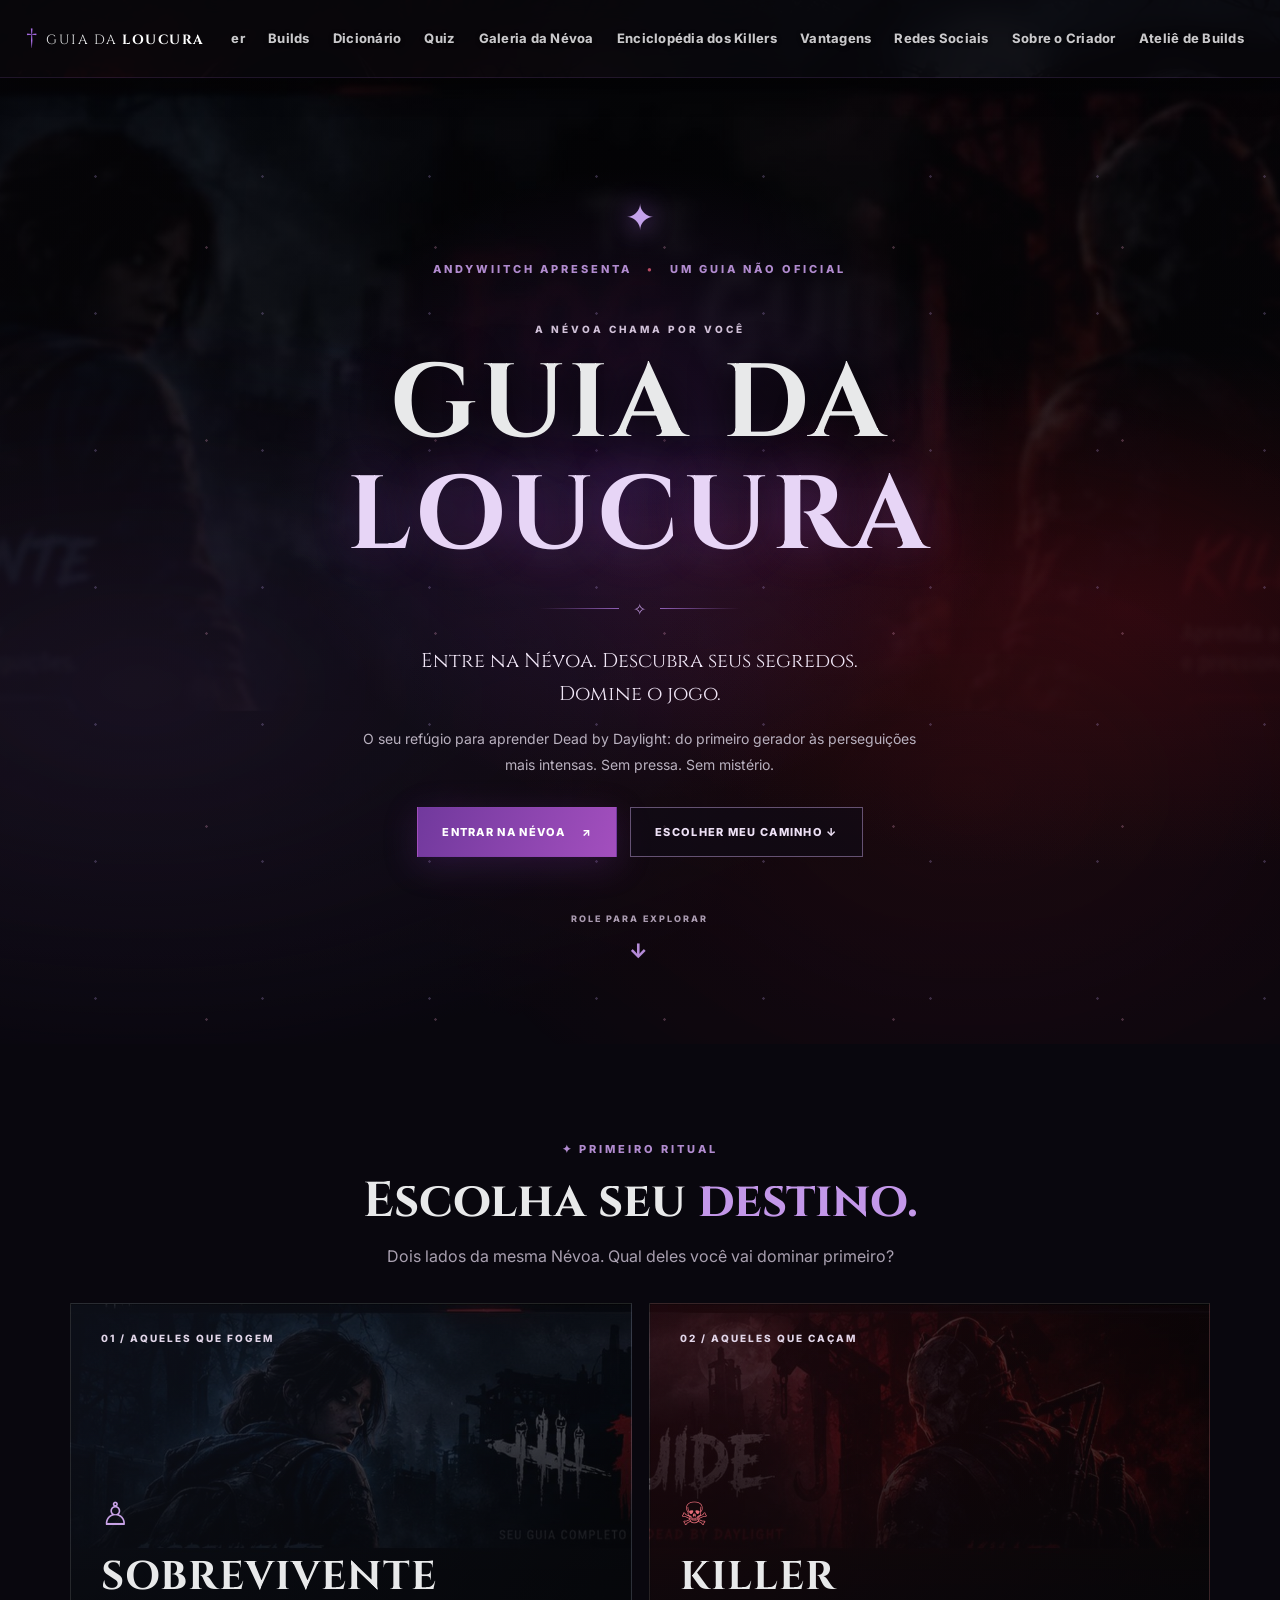
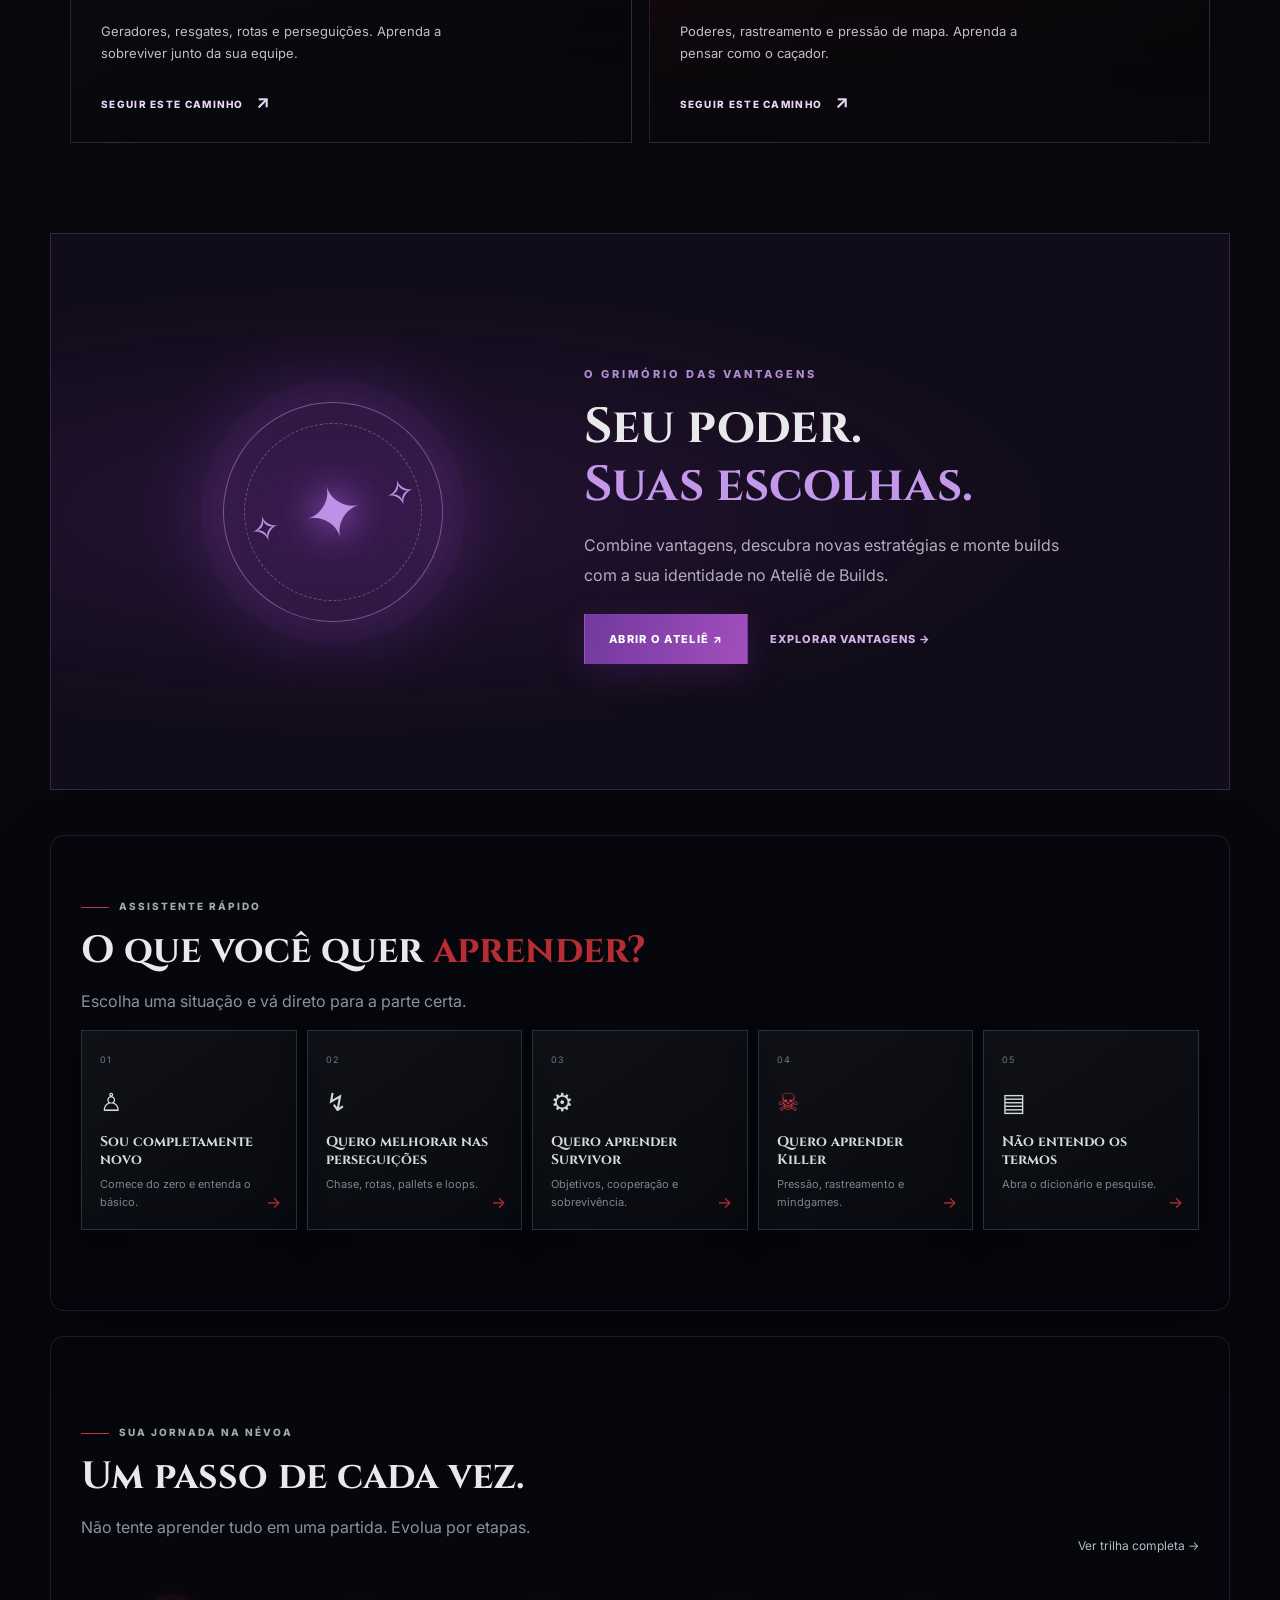
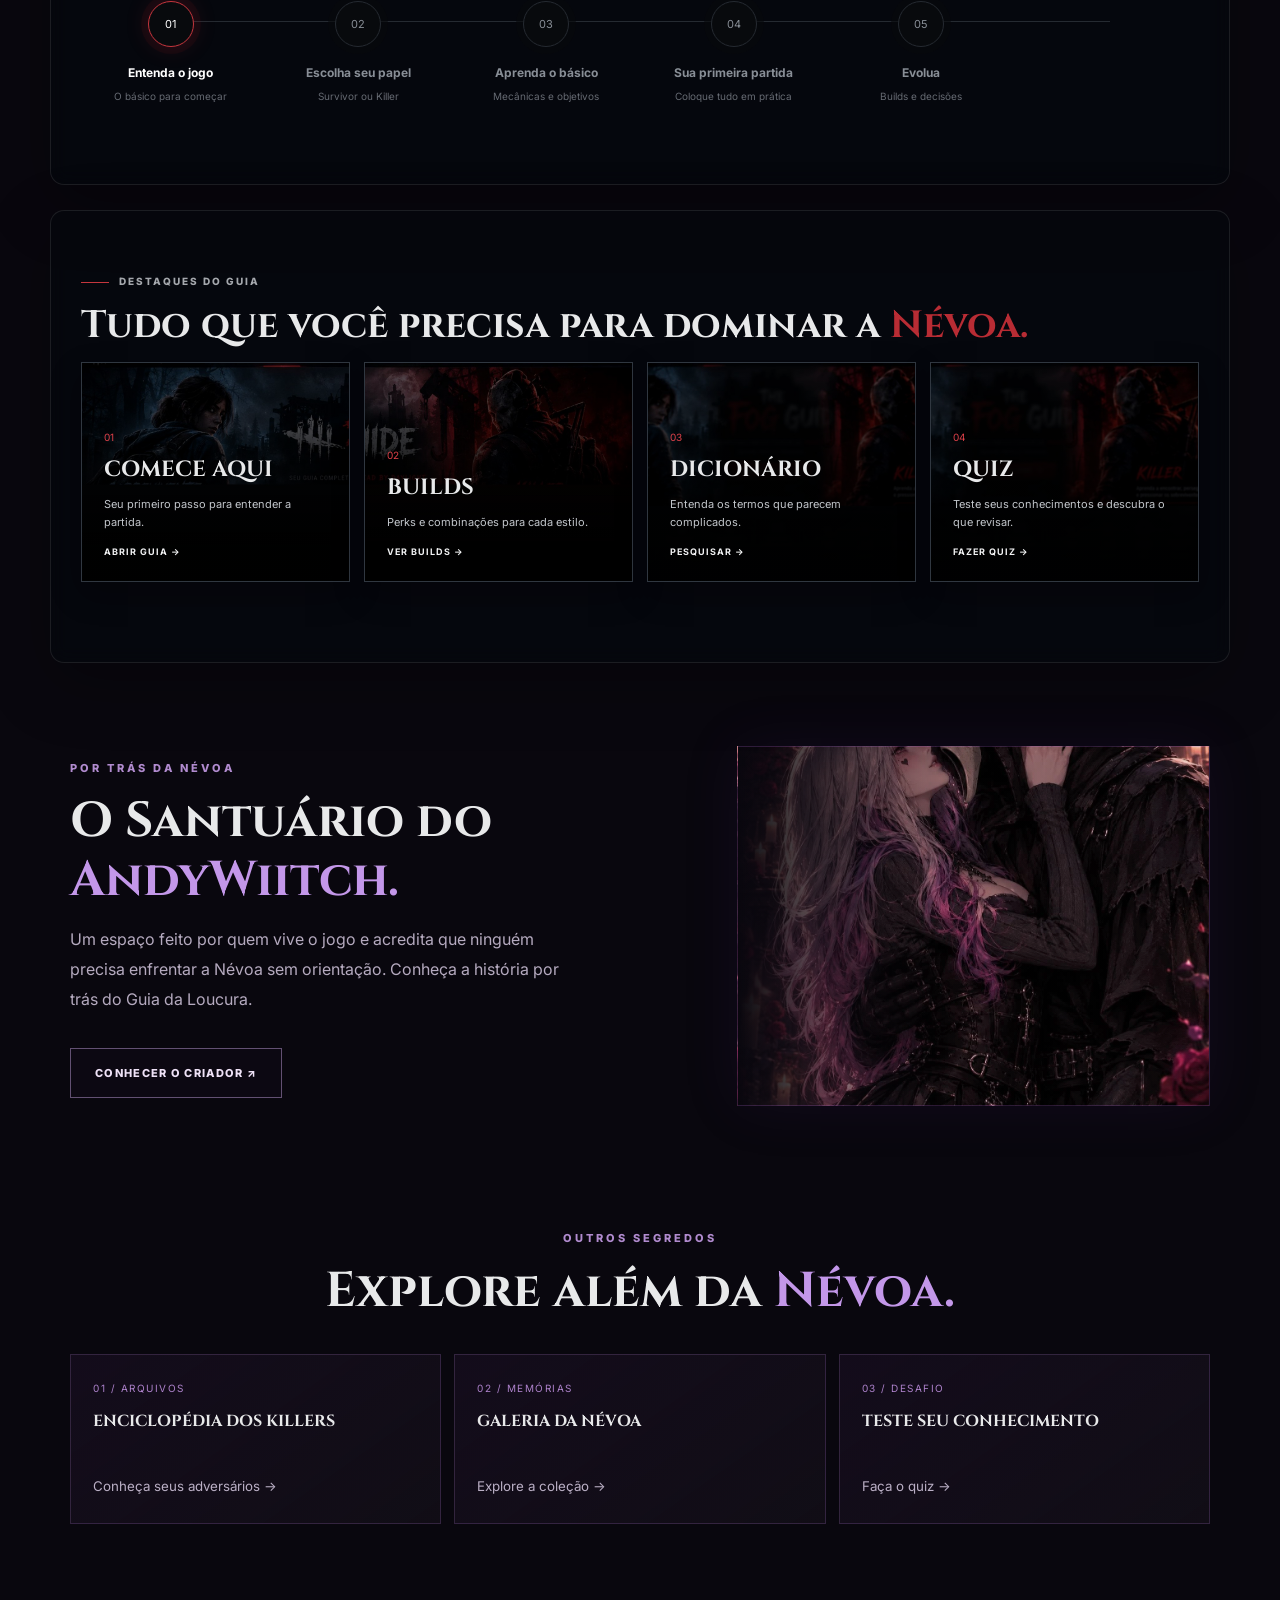
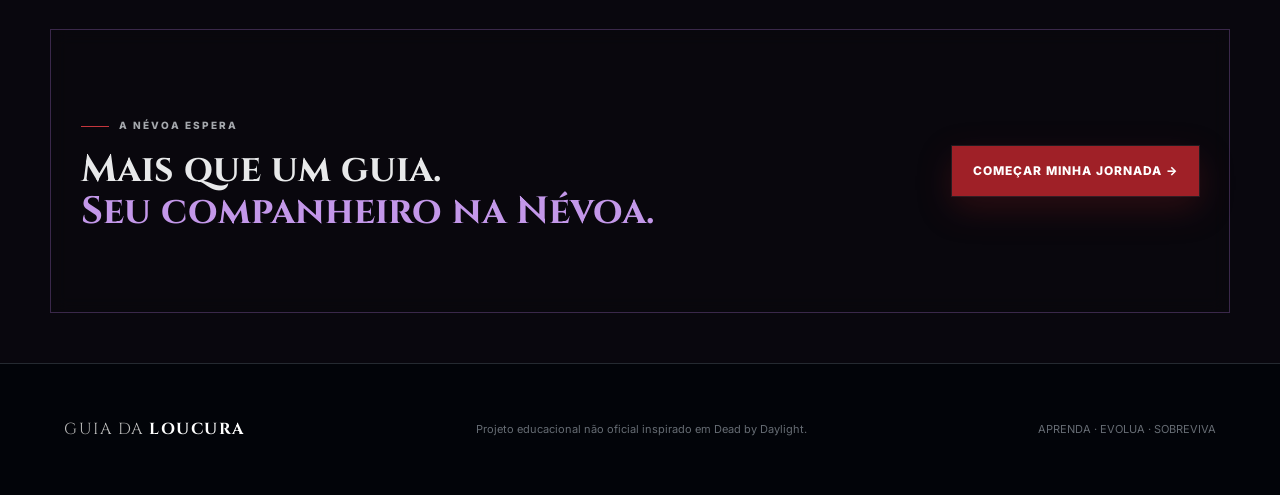
==== commit f011469d: "Add files via upload" ====
--- a/index.html
+++ b/index.html
@@ -6,9 +6,9 @@
 <meta content="width=device-width, initial-scale=1.0" name="viewport"/>
 <meta content="GUIA DA LOUCURA — guia visual e simples para quem está começando em Dead by Daylight." name="description"/>
 <title>GUIA DA LOUCURA — Entre na Névoa</title>
-<link href="style.css?v=6.6" rel="stylesheet"/>
+<link href="style.css?v=7.0.1" rel="stylesheet"/>
 </head>
-<body class="home-page">
+<body class="home-page portal-v7">
 <div class="fog-bg"></div>
 <header class="site-header">
 <a class="brand" href="index.html"><span class="brand-mark">†</span><span>GUIA DA <b>LOUCURA</b></span></a>
@@ -24,39 +24,19 @@
 <a href="atelie-de-builds.html">Ateliê de Builds</a></nav>
 </header>
 <main>
-<section class="cinematic-hero">
-<div class="hero-image"></div>
-<div class="hero-vignette"></div>
-<div class="hero-scanlines"></div>
-<div class="hero-content cinematic-copy">
-<span class="eyebrow">GUIA NÃO OFICIAL • FEITO PARA QUEM ESTÁ COMEÇANDO</span>
-<div class="hero-brandline"><span class="brand-mark">†</span> GUIA DA <b>LOUCURA</b></div>
-<div class="hero-subtitle">APRENDA · EVOLUA · SOBREVIVA</div>
-<h1>ENTRE NA <em>NÉVOA.</em></h1>
-<p>Seu ponto de partida para entender o jogo sem ficar perdido. Aprenda o básico, escolha seu caminho e evolua passo a passo.</p>
-<div class="hero-actions">
-<a class="btn btn-primary btn-glow" href="comece-aqui.html">ENTRAR NA NÉVOA <span>→</span></a>
-<button class="btn btn-ghost" data-open="survivor-gen">O QUE EU FAÇO AGORA?</button>
-</div>
-<div class="hero-status"><span class="pulse-dot"></span> TRILHA PARA INICIANTES ATIVA <span class="status-sep">•</span> APRENDA NO SEU RITMO</div>
-</div>
-</section>
-<section class="section path-section">
-<div class="section-heading path-heading">
-<div><span class="section-kicker">ESCOLHA SEU CAMINHO</span><h2>Qual é o seu <em>papel</em>?</h2><p class="lead">Você pode aprender os dois lados. Comece pelo que mais combina com você.</p></div>
-<div class="versus-badge">VS</div>
-</div>
-<div class="role-grid cinematic-role-grid">
-<a class="role-card cinematic-role survivor" href="sobrevivente.html">
-<span class="role-overlay"></span><span class="role-icon">♙</span><span class="role-label">CAMINHO 01</span>
-<strong>SOBREVIVENTE</strong><small>Aprenda geradores, rotas, loops, resgates, chase e como ganhar tempo.</small><span class="role-cta">VER GUIA DO SOBREVIVENTE <b>→</b></span>
-</a>
-<a class="role-card cinematic-role killer" href="killer.html">
-<span class="role-overlay"></span><span class="role-icon">☠</span><span class="role-label">CAMINHO 02</span>
-<strong>KILLER</strong><small>Aprenda rastreamento, perseguição, pressão no mapa e mindgames.</small><span class="role-cta">VER GUIA DO KILLER <b>→</b></span>
-</a>
-</div>
-</section>
+<section class="portal-hero" aria-label="Boas-vindas ao Portal da Névoa">
+ <div class="portal-hero-bg" aria-hidden="true"></div><div class="portal-mist portal-mist-one" aria-hidden="true"></div><div class="portal-mist portal-mist-two" aria-hidden="true"></div><div class="portal-stars" aria-hidden="true"></div>
+ <div class="portal-hero-inner"><span class="portal-sigil" aria-hidden="true">✦</span><p class="portal-overline">ANDYWIITCH APRESENTA <span>•</span> UM GUIA NÃO OFICIAL</p>
+ <p class="portal-pretitle">A NÉVOA CHAMA POR VOCÊ</p><h1>GUIA DA <span>LOUCURA</span></h1><div class="portal-rule"><span>✧</span></div>
+ <p class="portal-quote">Entre na Névoa. Descubra seus segredos.<br>Domine o jogo.</p>
+ <p class="portal-intro">O seu refúgio para aprender Dead by Daylight: do primeiro gerador às perseguições mais intensas. Sem pressa. Sem mistério.</p>
+ <div class="portal-actions"><a class="portal-btn portal-btn-main" href="comece-aqui.html">ENTRAR NA NÉVOA <span aria-hidden="true">↗</span></a><a class="portal-btn portal-btn-outline" href="#escolha-seu-caminho">ESCOLHER MEU CAMINHO ↓</a></div>
+ <span class="portal-scroll">ROLE PARA EXPLORAR <span aria-hidden="true">↓</span></span></div>
+ </section>
+ <section class="portal-path section" id="escolha-seu-caminho"><div class="portal-section-top"><span class="portal-kicker">✦ PRIMEIRO RITUAL</span><h2>Escolha seu <em>destino.</em></h2><p>Dois lados da mesma Névoa. Qual deles você vai dominar primeiro?</p></div>
+ <div class="portal-path-grid"><a class="portal-path-card portal-survivor" href="sobrevivente.html"><span class="portal-path-index">01 / AQUELES QUE FOGEM</span><div class="portal-path-info"><span class="portal-path-symbol" aria-hidden="true">♙</span><h3>SOBREVIVENTE</h3><p>Geradores, resgates, rotas e perseguições. Aprenda a sobreviver junto da sua equipe.</p><span class="portal-card-link">SEGUIR ESTE CAMINHO <b>↗</b></span></div></a>
+ <a class="portal-path-card portal-killer" href="killer.html"><span class="portal-path-index">02 / AQUELES QUE CAÇAM</span><div class="portal-path-info"><span class="portal-path-symbol" aria-hidden="true">☠</span><h3>KILLER</h3><p>Poderes, rastreamento e pressão de mapa. Aprenda a pensar como o caçador.</p><span class="portal-card-link">SEGUIR ESTE CAMINHO <b>↗</b></span></div></a></div></section>
+ <section class="portal-grimoire section"><div class="portal-grimoire-art" aria-hidden="true"><div class="portal-grimoire-circle">✧<span>✦</span>✧</div></div><div class="portal-grimoire-content"><span class="portal-kicker">O GRIMÓRIO DAS VANTAGENS</span><h2>Seu poder.<br><em>Suas escolhas.</em></h2><p>Combine vantagens, descubra novas estratégias e monte builds com a sua identidade no Ateliê de Builds.</p><div class="portal-grimoire-links"><a class="portal-btn portal-btn-main" href="atelie-de-builds.html">ABRIR O ATELIÊ ↗</a><a class="portal-text-link" href="vantagens.html">EXPLORAR VANTAGENS →</a></div></div></section>
 <section class="section quick-section">
 <div class="section-heading"><div><span class="section-kicker">ASSISTENTE RÁPIDO</span><h2>O que você quer <em>aprender?</em></h2><p class="lead">Escolha uma situação e vá direto para a parte certa.</p></div></div>
 <div class="quick-grid">
@@ -87,6 +67,8 @@
 <a class="feature-card feature-image quiz" href="quiz.html"><span>04</span><h3>QUIZ</h3><p>Teste seus conhecimentos e descubra o que revisar.</p><b>FAZER QUIZ →</b></a>
 </div>
 </section>
+<section class="portal-sanctuary section"><div class="portal-sanctuary-copy"><span class="portal-kicker">POR TRÁS DA NÉVOA</span><h2>O Santuário do <em>AndyWiitch.</em></h2><p>Um espaço feito por quem vive o jogo e acredita que ninguém precisa enfrentar a Névoa sem orientação. Conheça a história por trás do Guia da Loucura.</p><a class="portal-btn portal-btn-outline" href="sobre-o-criador.html">CONHECER O CRIADOR ↗</a></div><div class="portal-sanctuary-image" role="img" aria-label="Arte do criador do Guia da Loucura"></div></section>
+<section class="portal-extras section"><div class="portal-section-top"><span class="portal-kicker">OUTROS SEGREDOS</span><h2>Explore além da <em>Névoa.</em></h2></div><div class="portal-extras-grid"><a href="enciclopedia-killers.html"><span>01 / ARQUIVOS</span><b>ENCICLOPÉDIA DOS KILLERS</b><small>Conheça seus adversários →</small></a><a href="galeria.html"><span>02 / MEMÓRIAS</span><b>GALERIA DA NÉVOA</b><small>Explore a coleção →</small></a><a href="quiz.html"><span>03 / DESAFIO</span><b>TESTE SEU CONHECIMENTO</b><small>Faça o quiz →</small></a></div></section>
 <section class="section final-cta">
 <div><span class="section-kicker">A NÉVOA ESPERA</span><h2>Mais que um guia.<br/><em>Seu companheiro na Névoa.</em></h2></div>
 <a class="btn btn-primary btn-glow" href="comece-aqui.html">COMEÇAR MINHA JORNADA →</a>
@@ -94,6 +76,6 @@
 </main>
 <footer><div class="brand">GUIA DA <b>LOUCURA</b></div><p>Projeto educacional não oficial inspirado em Dead by Daylight.</p><span>APRENDA · EVOLUA · SOBREVIVA</span></footer>
 <div aria-hidden="true" class="modal" id="decision"><div class="modal-box"><button class="modal-close">×</button><span class="section-kicker">ORIENTAÇÃO</span><h2 id="modal-title">O que fazer agora?</h2><p id="modal-text"></p><a class="btn btn-primary" href="comece-aqui.html" id="modal-link">APRENDER MAIS →</a></div></div>
-<script src="script.js"></script>
+<script src="script.js?v=7.0.1"></script>
 </body>
 </html>
--- a/style.css
+++ b/style.css
@@ -430,3 +430,46 @@
 .site-header .menu-toggle:hover{color:#f05c65;transform:scale(1.08)}
 @media(max-width:1250px){.site-header nav{display:none;position:absolute;top:78px;left:0;right:0;max-height:calc(100vh - 78px);overflow-y:auto;overflow-x:hidden;padding:15px;background:rgba(9,9,12,.98);border-bottom:1px solid #74232a;box-shadow:0 16px 32px #000b;flex-direction:column;align-items:stretch;gap:4px}.site-header nav.open{display:flex}.site-header .menu-toggle{display:block}.site-header nav a{font-size:16px;min-height:46px;justify-content:flex-start;padding:12px 17px}.site-header nav a::after{left:16px;right:auto;width:70px}.site-header{justify-content:space-between}}
 @media(prefers-reduced-motion:reduce){.site-header nav a,.site-header nav a::after,.site-header .menu-toggle{transition:none!important;transform:none!important}}
+
+/* V7.0 — O Portal da Névoa. Escopo exclusivo da página inicial. */
+.portal-v7{--portal-purple:#a66be2;--portal-red:#c33545;--portal-muted:#b9aebf;background:#09070e}
+.portal-v7 .site-header{background:rgba(8,7,12,.91);border-bottom:1px solid rgba(170,106,214,.15)}
+.portal-v7 .brand-mark{color:var(--portal-purple)}
+.portal-v7 .section{max-width:1180px}
+.portal-hero{min-height:min(850px,calc(100svh - 78px));position:relative;isolation:isolate;display:grid;place-items:center;text-align:center;overflow:hidden;padding:110px 24px 76px;background:#08070c}
+.portal-hero-bg{position:absolute;inset:0;z-index:-4;background:linear-gradient(180deg,rgba(7,6,11,.35) 0%,rgba(8,7,12,.43) 45%,#09070e 100%),linear-gradient(90deg,rgba(6,5,10,.65),transparent 48%,rgba(6,5,10,.55)),url('hero-bg-clean.jpg') center 47%/cover no-repeat;filter:saturate(.8)}
+.portal-hero:before{content:"";position:absolute;inset:0;z-index:-3;background:radial-gradient(ellipse at 50% 42%,rgba(111,49,152,.27),transparent 40%),radial-gradient(ellipse at 88% 55%,rgba(174,22,36,.2),transparent 35%),linear-gradient(0deg,#09070e,transparent 27%)}
+.portal-mist{position:absolute;z-index:-2;inset:-15%;pointer-events:none;opacity:.35;background:radial-gradient(ellipse at 20% 60%,rgba(155,106,204,.2),transparent 37%),radial-gradient(ellipse at 70% 68%,rgba(199,38,52,.18),transparent 35%);animation:portal-drift 18s ease-in-out infinite alternate}
+.portal-mist-two{animation-duration:25s;animation-direction:alternate-reverse;opacity:.28;filter:blur(25px)}
+.portal-stars{position:absolute;inset:0;z-index:-1;pointer-events:none;background-image:radial-gradient(circle,#b69ade 1px,transparent 1.5px),radial-gradient(circle,#eaa3c8 1px,transparent 1.5px);background-size:167px 137px,229px 193px;background-position:12px 30px,92px 73px;opacity:.25}
+@keyframes portal-drift{from{transform:translateX(-5%) scale(1)}to{transform:translateX(5%) scale(1.08)}}
+.portal-hero-inner{max-width:880px;position:relative;z-index:1}
+.portal-sigil{font-size:36px;color:#c4a2eb;text-shadow:0 0 26px #9250c9;display:block;margin-bottom:13px;animation:portal-pulse 4s ease-in-out infinite}
+@keyframes portal-pulse{50%{opacity:.5;transform:scale(.91)}}
+.portal-overline,.portal-pretitle,.portal-kicker{font-size:11px;letter-spacing:3px;font-weight:800;color:#b18bcf}
+.portal-overline span{color:#b84c64;margin:0 10px}.portal-pretitle{margin:42px 0 12px;color:#d2c2d9;font-size:10px}
+.portal-hero h1{font-family:Cinzel,Georgia,serif;font-size:clamp(46px,8.4vw,104px);letter-spacing:.045em;line-height:1.08;margin:0;text-shadow:0 6px 40px #000;white-space:normal}
+.portal-hero h1 span{display:block;color:#e7d5f6;text-shadow:0 0 45px rgba(161,84,211,.32)}
+.portal-rule{display:flex;align-items:center;justify-content:center;gap:14px;margin:22px auto;color:#b18bcf}.portal-rule:before,.portal-rule:after{content:"";height:1px;width:80px;background:linear-gradient(90deg,transparent,#8e5eb5)}.portal-rule:after{transform:rotate(180deg)}
+.portal-quote{font-family:Cinzel,Georgia,serif;font-size:clamp(15px,2vw,20px);line-height:1.65;color:#f0e6f6;margin:0 0 16px}.portal-intro{max-width:560px;margin:0 auto 29px;color:#b9b1bf;font-size:14px;line-height:1.85}
+.portal-actions{display:flex;justify-content:center;gap:13px;flex-wrap:wrap}.portal-btn{display:inline-flex;align-items:center;justify-content:center;gap:16px;min-height:50px;padding:14px 24px;font-size:11px;letter-spacing:1.3px;font-weight:800;border:1px solid transparent;transition:transform .25s,border-color .25s,background .25s,box-shadow .25s;cursor:pointer;text-align:center}.portal-btn:hover{transform:translateY(-3px)}.portal-btn-main{color:white;background:linear-gradient(110deg,#71399d,#a34fbe);box-shadow:0 8px 35px rgba(126,55,173,.24)}.portal-btn-main:hover{box-shadow:0 12px 40px rgba(153,65,203,.42)}.portal-btn-outline{border-color:rgba(202,169,230,.45);background:rgba(15,11,22,.6);color:#eee1f6}.portal-btn-outline:hover{border-color:#b18bcf;background:rgba(104,54,130,.2)}.portal-scroll{display:block;margin-top:55px;color:#a99aaf;font-size:9px;font-weight:800;letter-spacing:2px}.portal-scroll span{display:block;font-size:20px;color:#b58bd8;margin-top:8px}
+.portal-path{padding:90px 20px 75px}.portal-section-top{text-align:center;margin-bottom:34px}.portal-section-top h2,.portal-grimoire h2,.portal-sanctuary h2{font-family:Cinzel,Georgia,serif;font-size:clamp(30px,4vw,49px);line-height:1.2;margin:12px 0}.portal-section-top h2 em,.portal-grimoire h2 em,.portal-sanctuary h2 em{font-style:normal;color:#c397e9}.portal-section-top p{color:#a9a0b0;margin:0}
+.portal-path-grid{display:grid;grid-template-columns:repeat(2,minmax(0,1fr));gap:17px}.portal-path-card{min-height:440px;position:relative;display:flex;flex-direction:column;justify-content:space-between;overflow:hidden;padding:26px 30px;border:1px solid rgba(255,255,255,.13);transition:transform .3s,border-color .3s,box-shadow .3s;background-position:center;background-size:cover}.portal-path-card:before{content:"";position:absolute;inset:0;background:linear-gradient(180deg,rgba(8,9,13,.35),rgba(7,8,12,.35) 30%,rgba(7,8,12,.97) 100%)}.portal-path-card:hover{transform:translateY(-6px);border-color:#ae7cc9;box-shadow:0 16px 55px rgba(0,0,0,.45)}.portal-survivor{background-image:linear-gradient(120deg,rgba(33,41,65,.45),transparent),url('survivor-bg-clean.jpg')}.portal-killer{background-image:linear-gradient(120deg,rgba(90,15,24,.45),transparent),url('killer-bg-clean.jpg')}.portal-path-index,.portal-path-info{position:relative;z-index:1}.portal-path-index{font-size:10px;font-weight:800;letter-spacing:2px;color:#e2d6e9}.portal-path-symbol{display:block;color:#c8a2e6;font-size:32px;margin-bottom:4px}.portal-killer .portal-path-symbol{color:#e66c78}.portal-path-info h3{font-family:Cinzel,Georgia,serif;font-size:clamp(25px,3.3vw,40px);margin:0 0 10px;letter-spacing:1px}.portal-path-info p{color:#c4bdc7;font-size:13px;line-height:1.7;max-width:360px;margin:0 0 22px}.portal-card-link{font-size:10px;letter-spacing:1.3px;font-weight:800;color:#e9d6f8}.portal-card-link b{margin-left:9px;font-size:18px}
+.portal-grimoire{margin-top:15px!important;margin-bottom:45px!important;display:grid;grid-template-columns:.9fr 1.1fr;min-height:350px;align-items:center;background:radial-gradient(ellipse at 25% 50%,rgba(100,40,137,.25),transparent 56%),#110c19;border:1px solid rgba(172,109,211,.25);overflow:hidden}.portal-grimoire-art{height:100%;min-height:350px;display:grid;place-items:center;position:relative;background:radial-gradient(circle,rgba(140,67,197,.25),transparent 60%)}.portal-grimoire-circle{width:220px;height:220px;border:1px solid rgba(203,157,232,.48);border-radius:50%;display:flex;align-items:center;justify-content:space-evenly;color:#bd91e5;font-size:36px;box-shadow:0 0 0 22px rgba(132,65,184,.045),0 0 70px rgba(144,65,204,.19),inset 0 0 60px rgba(145,71,197,.15);transform:rotate(-15deg)}.portal-grimoire-circle:before{content:"";position:absolute;inset:20px;border:1px dashed rgba(203,157,232,.4);border-radius:50%}.portal-grimoire-circle span{font-size:72px;text-shadow:0 0 32px #a45fd6}.portal-grimoire-content{padding:45px 45px 45px 0}.portal-grimoire-content p,.portal-sanctuary-copy p{color:#b5aabf;line-height:1.85;max-width:500px}.portal-grimoire-links{display:flex;align-items:center;gap:22px;flex-wrap:wrap;margin-top:24px}.portal-text-link{font-size:11px;font-weight:800;letter-spacing:1px;color:#d4b3eb}.portal-text-link:hover{text-decoration:underline}
+.portal-sanctuary{display:grid;grid-template-columns:1.15fr .85fr;gap:28px;align-items:center;margin-top:65px!important;margin-bottom:80px!important;padding:0 20px}.portal-sanctuary-copy{padding:25px 0}.portal-sanctuary-copy .portal-btn{margin-top:18px}.portal-sanctuary-image{min-height:360px;background:linear-gradient(90deg,#09070e 0%,rgba(9,7,14,.05) 45%),url('capa-criador-andywiitch.webp') center/cover;border:1px solid rgba(176,105,219,.22);box-shadow:0 0 55px rgba(95,47,143,.1)}
+.portal-extras{padding:20px 20px 80px}.portal-extras-grid{display:grid;grid-template-columns:repeat(3,1fr);gap:13px}.portal-extras-grid a{display:flex;flex-direction:column;gap:13px;padding:25px 22px;min-height:170px;border:1px solid rgba(169,120,198,.22);background:linear-gradient(145deg,rgba(80,43,103,.15),rgba(20,16,25,.75));transition:transform .25s,border-color .25s}.portal-extras-grid a:hover{transform:translateY(-4px);border-color:#ad7ac9}.portal-extras-grid span{font-size:10px;letter-spacing:1.5px;color:#ae83cc}.portal-extras-grid b{font-family:Cinzel,Georgia,serif;font-size:16px;line-height:1.4}.portal-extras-grid small{color:#bbb0c6;margin-top:auto}
+.portal-v7 .final-cta{border-color:rgba(173,116,214,.3)}.portal-v7 .final-cta h2 em{color:#c397e9}
+@media(max-width:800px){.portal-hero{min-height:700px}.portal-path-grid,.portal-grimoire,.portal-sanctuary{grid-template-columns:1fr}.portal-grimoire-art{min-height:200px}.portal-grimoire-circle{width:155px;height:155px}.portal-grimoire-circle span{font-size:45px}.portal-grimoire-content{padding:0 28px 35px}.portal-sanctuary-image{min-height:290px;order:-1}.portal-extras-grid{grid-template-columns:1fr}.portal-path-card{min-height:350px}.portal-sanctuary{gap:10px}}
+@media(max-width:480px){.portal-hero{padding:80px 17px 60px;min-height:680px}.portal-overline{font-size:9px;letter-spacing:1.5px}.portal-hero h1{font-size:clamp(40px,12vw,58px)}.portal-intro{font-size:13px}.portal-actions{flex-direction:column}.portal-btn{width:100%}.portal-path{padding:65px 15px}.portal-path-card{padding:23px}.portal-grimoire-links{gap:15px}.portal-grimoire-links .portal-btn{width:100%}.portal-sanctuary{margin-bottom:45px!important}.portal-scroll{margin-top:34px}}
+@media(prefers-reduced-motion:reduce){.portal-v7 .portal-mist,.portal-v7 .portal-sigil{animation:none}.portal-v7 .portal-btn,.portal-v7 .portal-path-card,.portal-v7 .portal-extras-grid a{transition:none}}
+
+/* V7.0.1 — correção de navegação: camadas decorativas não interceptam cliques. */
+.portal-v7 .portal-hero-bg,.portal-v7 .portal-hero::before,
+.portal-v7 .portal-mist,.portal-v7 .portal-stars{pointer-events:none!important}
+.portal-v7 .site-header{z-index:100;isolation:isolate}
+.portal-v7 .site-header nav a,.portal-v7 .portal-btn,.portal-v7 .portal-path-card,
+.portal-v7 .quick-card,.portal-v7 .feature-card,.portal-v7 .portal-extras-grid a{pointer-events:auto}
+@media(max-width:1250px){
+ .portal-v7 .site-header nav.open{display:flex!important;visibility:visible;opacity:1;z-index:101}
+ .portal-v7 .site-header .menu-toggle{display:block;position:relative;z-index:102}
+}
